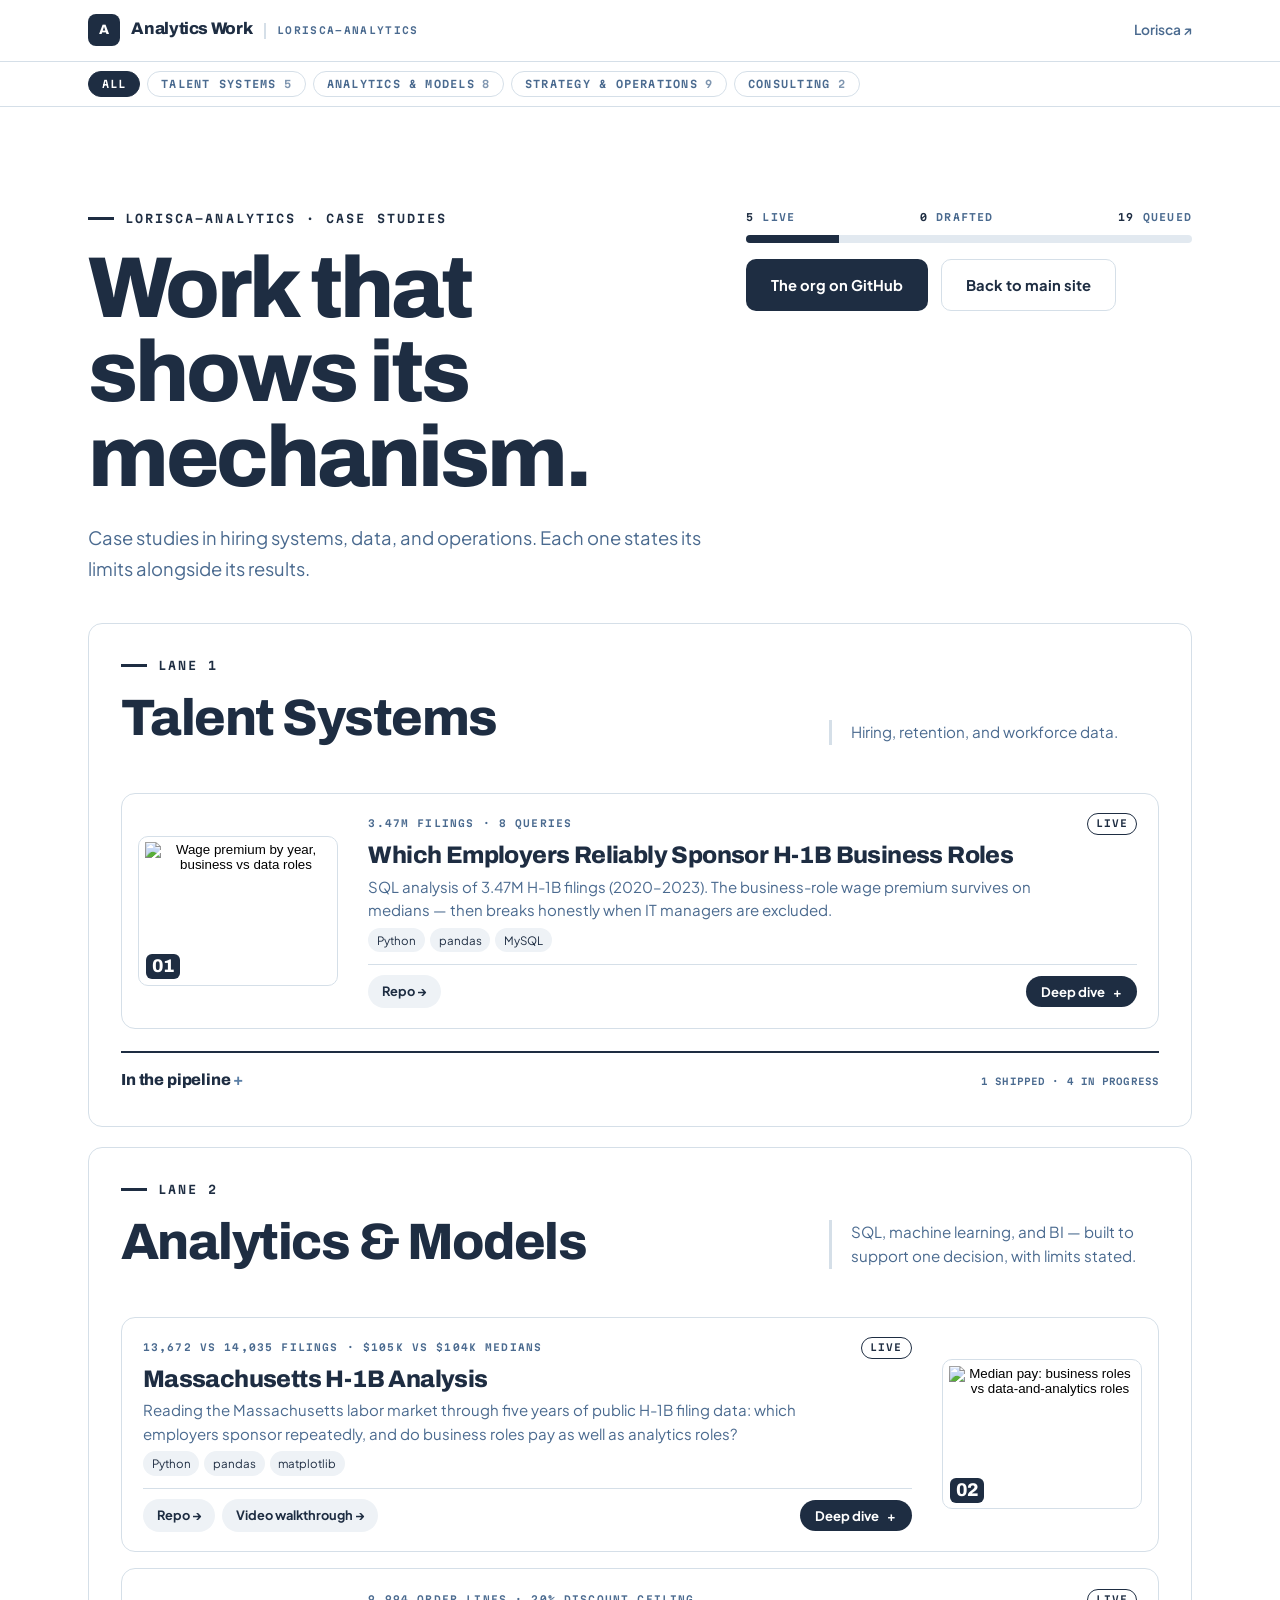
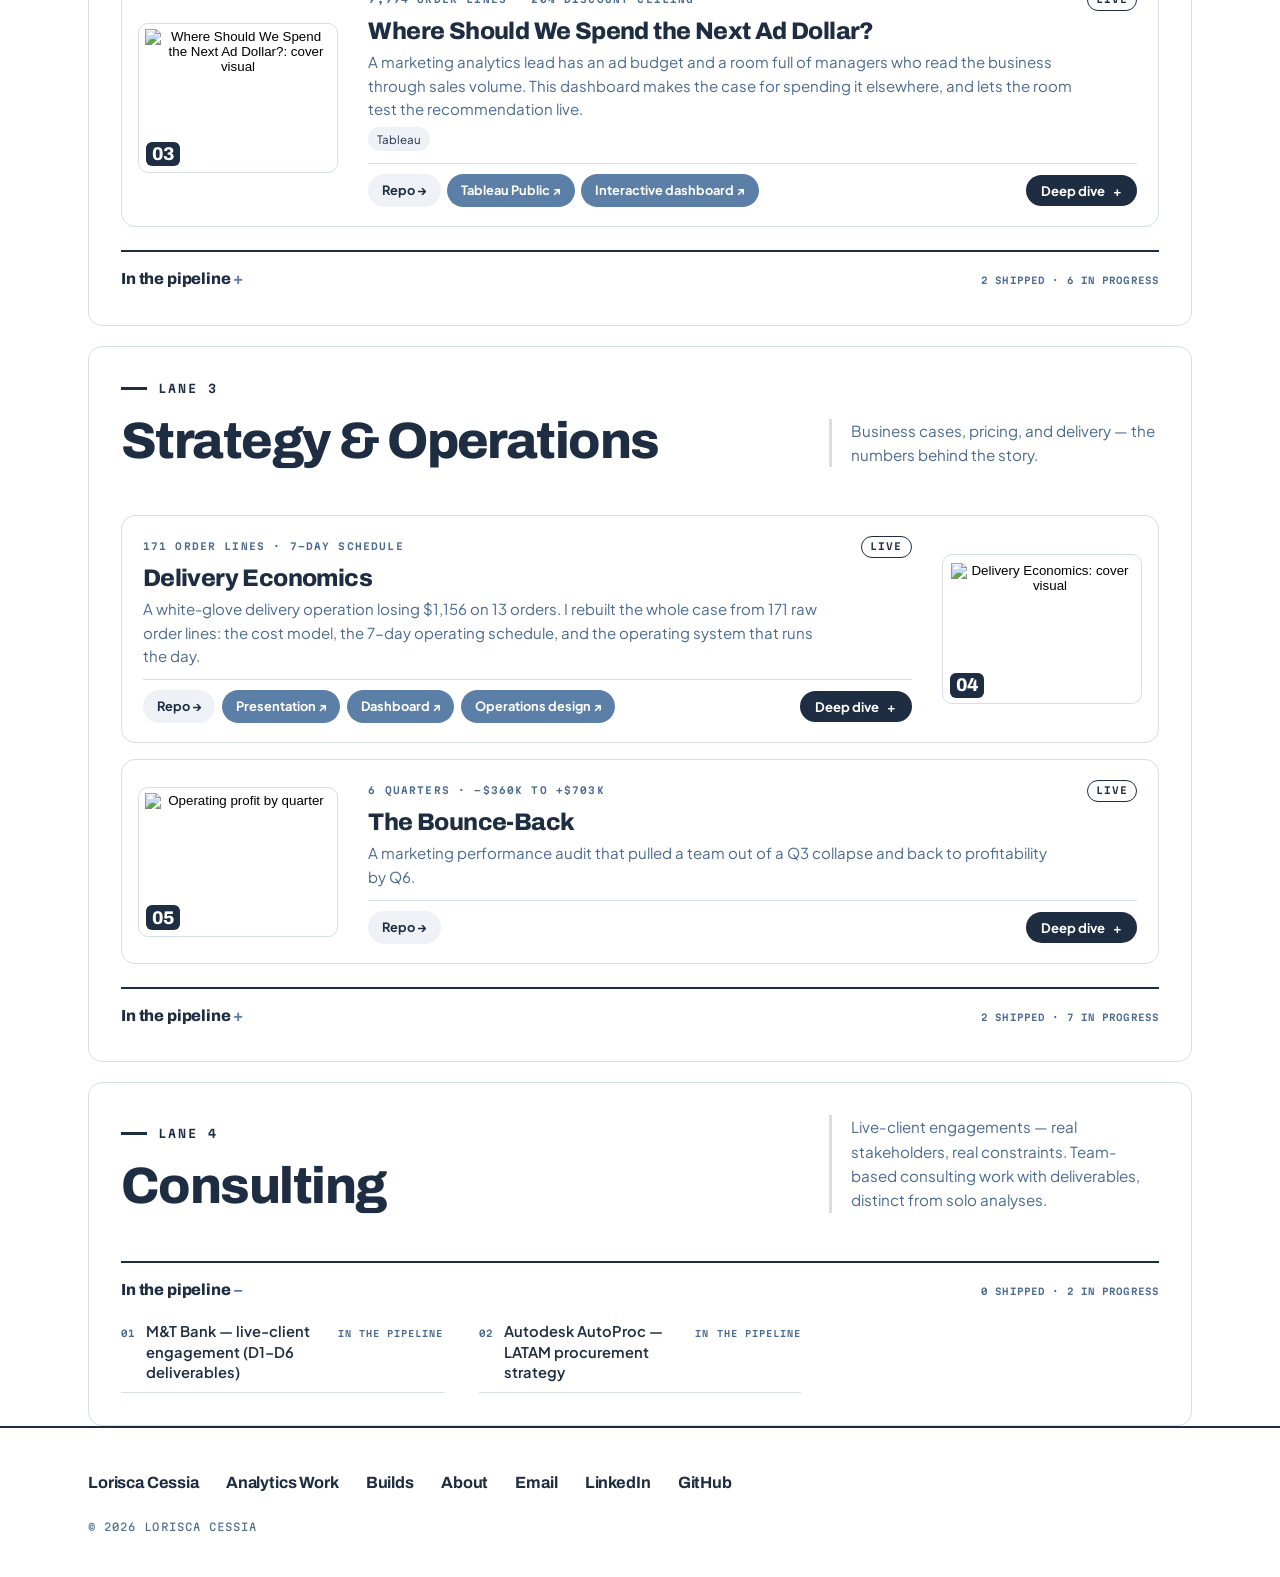
==== index.html @ 55be08d8 "Switch index.html to the Builds-style layout (rows.js, rows.css) Loads rows.css and rows.js instead " ====
<!DOCTYPE html>
<html lang="en">
<head>
<meta charset="UTF-8">
<meta name="viewport" content="width=device-width, initial-scale=1.0">
<title>Analytics Work — Lorisca Cessia</title>
<meta name="description" content="Case studies in talent systems, analytics, and operations. The obvious metric points one way; the mechanism underneath points the other.">
<link rel="preconnect" href="https://fonts.googleapis.com">
<link rel="preconnect" href="https://fonts.gstatic.com" crossorigin>
<link href="https://fonts.googleapis.com/css2?family=Archivo:wght@600;700;800&family=Plus+Jakarta+Sans:wght@400;500;600;700&family=Martian+Mono:wght@500;600&display=swap" rel="stylesheet">
<link rel="stylesheet" href="styles.css?v=2">
<link rel="stylesheet" href="https://lori-sca.github.io/theme.css">
<link rel="stylesheet" href="work.css">
<link rel="stylesheet" href="rows.css?v=1">
</head>
<body data-page="work">

<nav class="nav">
  <div class="nav-inner">
    <a class="wordmark" href="index.html">
      <span class="org-hero-logo" style="width:2rem;height:2rem;font-size:.85rem;border-radius:8px;margin:0;">A</span>
      <span class="wm-name">Analytics Work</span>
      <span class="wm-role">lorisca-analytics</span>
    </a>
    <div class="nav-links">
      <a data-nav="main" href="https://lori-sca.github.io">Lorisca ↗</a>
    </div>
  </div>
  <div class="nav-chips">
    <div class="nav-chips-inner" id="nav-chips" role="tablist" aria-label="Filter lanes"></div>
  </div>
</nav>

<main>
  <section class="hero" id="top">
    <div class="wrap">
      <div class="hero-grid">
        <div class="hero-copy">
          <span class="eyebrow" id="hero-eyebrow"></span>
          <h1 id="hero-headline"></h1>
          <p class="lede" id="hero-lede"></p>
        </div>
        <aside class="hero-side">
          <div class="totals" id="totals">
            <div class="totals-row">
              <span><b id="t-live">0</b> live</span>
              <span><b id="t-draft">0</b> drafted</span>
              <span><b id="t-pipe">0</b> queued</span>
            </div>
            <div class="totals-bar" aria-hidden="true"><span class="tb-live" id="tb-live"></span><span class="tb-draft" id="tb-draft"></span></div>
          </div>
          <div class="cta-row" id="hero-ctas">
            <a class="btn primary" data-org-github href="https://github.com/lorisca-analytics" target="_blank" rel="noopener">The org on GitHub</a>
            <a class="btn ghost" href="https://lori-sca.github.io">Back to main site</a>
          </div>
        </aside>
      </div>
    </div>
  </section>

  <div id="lanes"></div>
</main>

<footer class="site-footer">
  <div class="wrap">
    <div class="foot-links">
      <a href="https://lori-sca.github.io">Lorisca Cessia</a>
      <a href="https://lorisca-analytics.github.io">Analytics Work</a>
      <a href="https://lorisca-builds.github.io">Builds</a>
      <a href="https://lori-sca.github.io/about.html">About</a>
      <a href="mailto:loriscatuuk@gmail.com">Email</a>
      <a href="https://www.linkedin.com/in/lorisca" target="_blank" rel="noopener">LinkedIn</a>
      <a href="https://github.com/lori-sca" target="_blank" rel="noopener">GitHub</a>
    </div>
    <p class="fine">&copy; <span id="year"></span> Lorisca Cessia</p>
  </div>
</footer>

<script src="site.js"></script>
<script src="https://lori-sca.github.io/skeleton.js"></script>
<script src="https://lori-sca.github.io/theme.js"></script>
<script src="rows.js?v=1"></script>
</body>
</html>
---- styles.css ----
/* ============ LORISCA CESSIA — v2 ============
   Bold grotesque display · 12-col grid · hard section bands
   Palette: white / mist / deep slate / steel / slate blue
   Type: Archivo (display) · Plus Jakarta Sans (body) · Martian Mono (micro-labels only)
   ============================================================ */

:root {
  --white: #ffffff;
  --mist: #eef2f6;
  --mist-deep: #e2e9f0;
  --ink: #1e2d42;          /* 13.9:1 on white */
  --steel: #4a6a8f;        /* 5.6:1 on white — secondary text */
  --accent: #5b7fa6;       /* large/bold + interactive accents only */
  --hairline: #d5dfe8;     /* structural rules, never text */
  --display: "Archivo", system-ui, sans-serif;
  --body: "Plus Jakarta Sans", system-ui, sans-serif;
  --mono: "Martian Mono", ui-monospace, monospace;
  --gutter: clamp(1.25rem, 4vw, 3rem);
  --section-pad: clamp(4.5rem, 10vw, 9rem);
  --measure: 66ch;
}

* { box-sizing: border-box; margin: 0; padding: 0; }
html { scroll-behavior: smooth; }
body {
  font-family: var(--body);
  font-size: 17px;
  line-height: 1.65;
  color: var(--ink);
  background: var(--white);
  -webkit-font-smoothing: antialiased;
}
img { max-width: 100%; display: block; }
a { color: var(--steel); }
::selection { background: var(--ink); color: var(--white); }
h1 em, h2 em { font-style: normal; color: var(--accent); }

/* ---------- 12-col page grid ---------- */
.wrap { max-width: 1200px; margin: 0 auto; padding-left: var(--gutter); padding-right: var(--gutter); }

/* ---------- Nav ---------- */
.nav {
  position: sticky; top: 0; z-index: 50;
  background: rgba(255,255,255,.94);
  backdrop-filter: blur(8px);
  border-bottom: 1px solid var(--hairline);
}
.nav-inner {
  max-width: 1200px; margin: 0 auto;
  padding: .9rem var(--gutter);
  display: flex; align-items: center; justify-content: space-between; gap: 1rem;
}
.wordmark {
  font-family: var(--display); font-weight: 800; font-size: 1.05rem;
  letter-spacing: -0.02em; color: var(--ink); text-decoration: none;
  display: flex; align-items: baseline; gap: .7rem;
}
.wm-name { white-space: nowrap; }
.wm-role {
  font-family: var(--mono); font-size: .6rem; font-weight: 600;
  letter-spacing: .14em; text-transform: uppercase; color: var(--steel);
  border-left: 2px solid var(--hairline); padding-left: .7rem;
}
.nav-links { display: flex; gap: 1.6rem; }
.nav-links a { font-size: .86rem; font-weight: 600; color: var(--steel); text-decoration: none; }
.nav-links a:hover { color: var(--ink); }
.nav-links a.active { color: var(--ink); box-shadow: inset 0 -2px 0 var(--ink); }

/* ---------- Type utilities ---------- */
.eyebrow {
  font-family: var(--mono); font-size: .72rem; font-weight: 600;
  letter-spacing: .18em; text-transform: uppercase; color: var(--ink);
  display: flex; align-items: center; gap: .7rem;
  margin-bottom: 1.1rem;
}
.eyebrow::before { content: ""; width: 1.6rem; height: 3px; background: var(--ink); flex: none; }
.lede { font-size: 1.12rem; line-height: 1.7; color: var(--steel); max-width: var(--measure); }
.mono { font-family: var(--mono); }

/* ---------- Buttons ---------- */
.btn {
  display: inline-block; font-weight: 700; font-size: .92rem;
  padding: .8rem 1.5rem; border-radius: 10px; text-decoration: none;
  border: 1px solid transparent; cursor: pointer;
}
.btn.primary { background: var(--ink); color: var(--white); }
.btn.primary:hover { background: #2a3d58; }
.btn.ghost { border-color: var(--hairline); color: var(--ink); background: var(--white); }
.btn.ghost:hover { border-color: var(--ink); }
.cta-row { display: flex; gap: .8rem; flex-wrap: wrap; margin-top: 1.8rem; }
.text-link { font-weight: 700; color: var(--steel); text-decoration-thickness: 2px; text-underline-offset: 3px; }

/* ---------- Sections & bands ---------- */
.section { padding: var(--section-pad) 0; }
.band { background: var(--mist); border-top: 1px solid var(--hairline); border-bottom: 1px solid var(--hairline); }
.band > .wrap { padding-top: var(--section-pad); padding-bottom: var(--section-pad); }

.section-head {
  display: grid; grid-template-columns: repeat(12, 1fr); gap: 1.5rem;
  margin-bottom: 3rem; align-items: end;
}
.section-head .sh-main { grid-column: 1 / 9; }
.section-head .sh-side {
  grid-column: 9 / 13; color: var(--steel); font-size: .95rem; line-height: 1.6;
  border-left: 3px solid var(--hairline); padding-left: 1.2rem;
}
.section-head h2 {
  font-family: var(--display); font-weight: 800; letter-spacing: -0.03em;
  font-size: clamp(2.1rem, 4.5vw, 3.2rem); line-height: 1.02;
}

/* ---------- Hero (7/5 split) ---------- */
.hero { padding: clamp(3.5rem, 8vw, 6.5rem) 0 clamp(3rem, 6vw, 5rem); }
.hero-grid { display: grid; grid-template-columns: repeat(12, 1fr); gap: 1.5rem; align-items: start; }
.hero-copy { grid-column: 1 / 8; }
.hero-side { grid-column: 8 / 13; }
.hero h1 {
  font-family: var(--display); font-weight: 800;
  font-size: clamp(2.9rem, 7vw, 5.4rem);
  letter-spacing: -0.035em; line-height: 0.98;
  margin: 0 0 1.4rem;
}
.hero .lede { font-size: 1.15rem; }
.metric-line {
  margin-top: 1.6rem; padding-top: 1.4rem; border-top: 1px solid var(--hairline);
  font-family: var(--display); font-weight: 700; font-size: 1.05rem; letter-spacing: -0.01em;
}
.metric-line span { color: var(--steel); font-family: var(--body); font-weight: 500; font-size: .95rem; }

/* Now-card: the hero's 5-col side */
.now-card {
  border: 1px solid var(--hairline); border-radius: 14px; background: var(--white);
  padding: 1.6rem; position: sticky; top: 5.5rem;
}
.now-card .nc-title {
  font-family: var(--display); font-weight: 800; font-size: 1.1rem;
  letter-spacing: -0.02em; margin-bottom: 1.1rem;
}
.nc-row {
  display: grid; grid-template-columns: 6.5rem 1fr; gap: .8rem;
  padding: .7rem 0; border-top: 1px solid var(--hairline); font-size: .92rem;
}
.nc-row .k { font-family: var(--mono); font-size: .64rem; font-weight: 600; letter-spacing: .12em; text-transform: uppercase; color: var(--steel); padding-top: .2rem; }
.nc-row .v { line-height: 1.55; }
.nc-row .v a { color: var(--steel); font-weight: 600; }

/* ---------- Cards ---------- */
.card-grid { display: grid; gap: 1.5rem; }
.cols-2 { grid-template-columns: repeat(2, minmax(0, 1fr)); }
.cols-3 { grid-template-columns: repeat(3, minmax(0, 1fr)); }
.card {
  border: 1px solid var(--hairline); border-radius: 14px; overflow: hidden;
  background: var(--white); display: flex; flex-direction: column;
  transition: border-color .18s ease, transform .18s ease;
}
.card:hover { border-color: var(--ink); transform: translateY(-3px); }
.card-visual { aspect-ratio: 16 / 9; overflow: hidden; background: var(--mist); border-bottom: 1px solid var(--hairline); }
.card-visual img { width: 100%; height: 100%; object-fit: cover; }
.card-body { padding: 1.6rem 1.6rem 1.2rem; display: flex; flex-direction: column; gap: .55rem; flex: 1; }
.badge {
  align-self: flex-start; font-family: var(--mono); font-size: .64rem; font-weight: 600;
  letter-spacing: .14em; text-transform: uppercase;
  background: var(--ink); color: var(--white); border-radius: 999px; padding: .32rem .8rem;
}
.card-h { font-family: var(--display); font-weight: 700; font-size: 1.45rem; letter-spacing: -0.02em; line-height: 1.12; }
.card-hook { color: var(--steel); font-size: .98rem; line-height: 1.6; }
.card-metric {
  font-family: var(--display); font-weight: 700; font-size: 1rem; letter-spacing: -0.01em;
  padding-top: .6rem; border-top: 1px solid var(--hairline); margin-top: auto;
}
.card-links { display: flex; gap: 1.1rem; flex-wrap: wrap; margin-top: .7rem; }
.card-links a { font-size: .85rem; font-weight: 700; color: var(--steel); text-decoration-thickness: 2px; text-underline-offset: 3px; }
.card-toggle {
  margin: 0 1.6rem 1.4rem; align-self: flex-start;
  font-family: var(--mono); font-size: .72rem; font-weight: 600; letter-spacing: .12em; text-transform: uppercase;
  background: none; border: 1px solid var(--hairline); border-radius: 8px;
  padding: .6rem 1rem; color: var(--ink); cursor: pointer;
}
.card-toggle:hover { border-color: var(--ink); }
.card-detail { display: none; padding: 0 1.6rem 1.6rem; }
.card.open .card-detail { display: block; }
.diagram { border: 1px solid var(--hairline); border-radius: 10px; background: var(--mist); margin-bottom: 1.2rem; }
.detail-row { display: grid; grid-template-columns: 7.5rem 1fr; gap: 1rem; padding: .7rem 0; border-top: 1px solid var(--hairline); }
.detail-row .k { font-family: var(--display); font-weight: 700; font-size: .92rem; }
.detail-row .v { color: var(--steel); font-size: .95rem; line-height: 1.6; }

/* ---------- Page hero ---------- */
.page-hero { padding: clamp(3rem, 7vw, 5.5rem) 0 0; }
.page-hero h1 {
  font-family: var(--display); font-weight: 800; letter-spacing: -0.035em;
  font-size: clamp(2.6rem, 6vw, 4.6rem); line-height: 0.98; margin-bottom: 1.2rem;
}
.lane-head { display: flex; align-items: center; justify-content: space-between; gap: 1rem; flex-wrap: wrap; margin-bottom: 1.1rem; }
.lane-head .eyebrow { margin-bottom: 0; }
.lane-org { font-family: var(--mono); font-size: .7rem; letter-spacing: .1em; text-transform: uppercase; color: var(--steel); }

/* ---------- Pipeline strip ---------- */
.pipeline {
  margin-top: 2.5rem; padding-top: 1.8rem; border-top: 1px solid var(--hairline);
  display: grid; grid-template-columns: 10rem 1fr; gap: 1.2rem; align-items: baseline;
}
.pipeline strong { font-family: var(--display); font-weight: 800; font-size: 1rem; letter-spacing: -0.01em; }
.pipeline span { color: var(--steel); font-size: .95rem; line-height: 1.6; }

/* ---------- About ---------- */
.about-grid { display: grid; grid-template-columns: repeat(12, 1fr); gap: 1.5rem; }
.about-main { grid-column: 1 / 8; }
.about-side { grid-column: 9 / 13; }
.portrait { aspect-ratio: 4 / 5; border-radius: 14px; overflow: hidden; background: var(--mist-deep); border: 1px solid var(--hairline); position: sticky; top: 5.5rem; }
.portrait img { width: 100%; height: 100%; object-fit: cover; }
.chapter { margin-bottom: 2.4rem; }
.chapter .k {
  display: block; font-family: var(--mono); font-size: .68rem; font-weight: 600;
  letter-spacing: .14em; text-transform: uppercase; color: var(--steel); margin-bottom: .5rem;
}
.chapter h3 { font-family: var(--display); font-weight: 800; font-size: 1.5rem; letter-spacing: -0.02em; margin-bottom: .7rem; }
.chapter p { color: var(--steel); line-height: 1.7; margin-bottom: 1rem; max-width: var(--measure); }
.chapter p strong { color: var(--ink); }

/* Route timeline */
.route { border-left: 3px solid var(--ink); margin: 1rem 0 0 .4rem; }
.stop { position: relative; padding: 0 0 2rem 1.8rem; }
.stop::before {
  content: ""; position: absolute; left: -8px; top: 6px;
  width: 13px; height: 13px; border-radius: 50%;
  background: var(--white); border: 3px solid var(--ink);
}
.stop.now::before { background: var(--ink); }
.stop > button { all: unset; cursor: pointer; display: block; width: 100%; }
.stop .when { font-family: var(--mono); font-size: .7rem; font-weight: 600; letter-spacing: .14em; text-transform: uppercase; color: var(--steel); }
.stop .where { font-family: var(--display); font-weight: 800; font-size: 1.25rem; letter-spacing: -0.02em; }
.stop .role { color: var(--steel); font-size: .95rem; margin-bottom: .4rem; }
.stop .detail { display: none; }
.stop.open .detail { display: block; }
.stop .detail ul { margin: .8rem 0 0 1.1rem; color: var(--steel); font-size: .95rem; line-height: 1.65; }
.stop .detail li { margin-bottom: .4rem; }

/* Method grid */
.method-grid { display: grid; grid-template-columns: repeat(2, minmax(0, 1fr)); gap: 1.5rem; }
.method { border: 1px solid var(--hairline); border-radius: 12px; padding: 1.8rem; background: var(--white); }
.method h3 { font-family: var(--display); font-weight: 800; font-size: 1.15rem; letter-spacing: -0.02em; margin-bottom: .5rem; }
.method p { color: var(--steel); font-size: .95rem; line-height: 1.65; }

/* ---------- Footer ---------- */
footer { border-top: 1px solid var(--hairline); background: var(--white); }
.foot-inner {
  max-width: 1200px; margin: 0 auto; padding: 2.5rem var(--gutter);
  display: flex; justify-content: space-between; align-items: center; gap: 1rem; flex-wrap: wrap;
}
.foot-inner .fine { font-family: var(--mono); font-size: .66rem; letter-spacing: .1em; text-transform: uppercase; color: var(--steel); }

/* ---------- Responsive ---------- */
@media (max-width: 900px) {
  .hero-copy, .hero-side { grid-column: 1 / 13; }
  .now-card { position: static; }
  .section-head .sh-main, .section-head .sh-side { grid-column: 1 / 13; }
  .section-head .sh-side { border-left: none; border-top: 3px solid var(--hairline); padding: 1.2rem 0 0; }
  .cols-2, .cols-3, .method-grid { grid-template-columns: 1fr; }
  .about-main, .about-side { grid-column: 1 / 13; }
  .portrait { position: static; max-width: 420px; }
  .detail-row, .pipeline { grid-template-columns: 1fr; gap: .3rem; }
  .nav-links { gap: 1rem; }
  .nav-links a { font-size: .8rem; }
  .wm-role { display: none; }
}

/* ---------- Org sites: pipeline index ---------- */
.pipeline-index { margin-top: 2.8rem; border-top: 2px solid var(--ink); padding-top: 1.6rem; }
.pipe-head {
  font-family: var(--display); font-weight: 800; font-size: 1.1rem;
  letter-spacing: -0.02em; margin-bottom: .6rem;
}
.pipe-note { color: var(--steel); font-size: .92rem; margin-bottom: 1rem; max-width: var(--measure); }
.pipe-row {
  display: flex; justify-content: space-between; align-items: baseline; gap: 1rem;
  padding: .75rem 0; border-bottom: 1px solid var(--hairline);
}
.pipe-title { font-weight: 600; font-size: .98rem; }
.pipe-status {
  font-family: var(--mono); font-size: .62rem; font-weight: 600;
  letter-spacing: .12em; text-transform: uppercase; color: var(--steel); white-space: nowrap;
}
.org-hero-logo {
  width: 3.2rem; height: 3.2rem; border-radius: 12px; background: var(--ink);
  color: var(--white); font-family: var(--display); font-weight: 800; font-size: 1.3rem;
  display: flex; align-items: center; justify-content: center; margin-bottom: 1.4rem;
}
.cols-1 { grid-template-columns: minmax(0, 42rem); }

/* ---------- Obvious footer ---------- */
.site-footer { border-top: 2px solid var(--ink); background: var(--white); }
.site-footer .wrap { padding-top: 2.6rem; padding-bottom: 2.6rem; }
.foot-links { display: flex; gap: 1.7rem; flex-wrap: wrap; margin-bottom: 1.3rem; }
.foot-links a {
  font-family: var(--display); font-weight: 700; font-size: 1.02rem;
  letter-spacing: -0.01em; color: var(--ink); text-decoration: none;
}
.foot-links a:hover { text-decoration: underline; text-underline-offset: 4px; text-decoration-thickness: 2px; }
.site-footer .fine {
  font-family: var(--mono); font-size: .66rem; letter-spacing: .1em;
  text-transform: uppercase; color: var(--steel);
}

/* ---------- Docs-style sub-navigation ---------- */
.subnav { border-top: 1px solid var(--hairline); background: rgba(255,255,255,.94); }
.subnav-inner {
  max-width: 1200px; margin: 0 auto; padding: .55rem var(--gutter);
  display: flex; gap: 1.5rem; overflow-x: auto;
}
.subnav-inner a {
  font-family: var(--mono); font-size: .66rem; font-weight: 600;
  letter-spacing: .14em; text-transform: uppercase; color: var(--steel);
  text-decoration: none; white-space: nowrap; padding: .2rem 0;
}
.subnav-inner a:hover { color: var(--ink); }
section[id], div[id] { scroll-margin-top: 104px; }

/* ---------- Off-the-clock cards ---------- */
.fun-grid { display: grid; grid-template-columns: repeat(3, minmax(0,1fr)); gap: 1.5rem; }
.fun-card {
  border: 1px solid var(--hairline); border-radius: 14px;
  background: var(--white); padding: 2rem 1.6rem;
}
.fun-emoji { font-size: 2.6rem; margin-bottom: 1rem; line-height: 1; }
.fun-card h3 {
  font-family: var(--display); font-weight: 800; font-size: 1.3rem;
  letter-spacing: -0.02em; margin-bottom: .4rem;
}
.fun-card p { color: var(--steel); font-size: .95rem; line-height: 1.6; }
@media (max-width: 900px) { .fun-grid { grid-template-columns: 1fr; } }

/* ---------- section media: editor-added picture + links (data-driven) ---------- */
.sec-media { margin: 2rem 0 0; border-radius: 14px; overflow: hidden; }
.sec-media img { width: 100%; display: block; }
.sec-media figcaption { font-size: .85rem; color: var(--steel); margin-top: .6rem; }
.sec-links { display: flex; flex-wrap: wrap; gap: .5rem 1.5rem; margin-top: 1.25rem; }

/* ---------- Analytics Work redesign (Oct 2026) ----------
   Design: Analytics_Work__standalone.html. Appended, never rewritten.
   Tokens extracted from the design: --spring, --ease. */
:root {
  --spring: cubic-bezier(.34,1.56,.64,1);
  --ease: cubic-bezier(.3,.8,.2,1);
}

/* Nav: filter chips row (design's second nav row) */
.nav-chips { border-top: 1px solid var(--hairline); }
.nav-chips-inner {
  max-width: 1200px; margin: 0 auto; padding: .55rem var(--gutter);
  display: flex; gap: .45rem; overflow-x: auto;
}

/* Hero totals: live / drafted / queued + segmented meter */
.totals { display: flex; flex-direction: column; gap: .6rem; }
.totals-row {
  display: flex; justify-content: space-between; gap: .8rem;
  font-family: var(--mono); font-size: .62rem; font-weight: 600;
  letter-spacing: .12em; text-transform: uppercase; color: var(--steel);
}
.totals-row b { color: var(--ink); font-weight: 600; }
.totals-bar { display: flex; height: 8px; border-radius: 999px; background: var(--mist-deep); overflow: hidden; }
.totals-bar span { display: block; height: 100%; width: 0; }
.tb-live { background: var(--ink); transition: width 1100ms var(--ease); }
.tb-draft { background: var(--accent); transition: width 1100ms var(--ease) 150ms; }
.hero-side .cta-row { margin-top: 1rem; }

@media (prefers-reduced-motion: reduce) {
  .tb-live, .tb-draft { transition: none; }
}

/* Tighter lane rhythm (Oct 2026, her call): lane sections floated in oceans of
   whitespace from the global --section-pad. Neutralize it on lane sections. */
section.w-lane { padding: clamp(2rem, 5vw, 3.5rem) 0; }
section.w-lane > .wrap { padding-top: 0; padding-bottom: 0; }

/* Tighter rhythm, round 2 (Oct 2026, her call): still too much air between
   lanes and between the hero and the first lane. */
section.w-lane { padding: clamp(1.25rem, 3vw, 2rem) 0; }
.hero { padding-bottom: clamp(1.5rem, 3vw, 2.5rem); }

/* Lane grid: 2 lanes per row (Oct 2026, her call). Lane sections stop being
   full-width stacked bands and become cards in a 2-column grid. */
#lanes { display: grid; grid-template-columns: repeat(2, minmax(0, 1fr)); gap: 1.25rem; align-items: start; }
section.w-lane { background: var(--white); border: 1px solid var(--hairline); border-radius: 14px; padding: 1.5rem; }
section.w-lane > .wrap { padding-top: 0; padding-bottom: 0; }
@media (max-width: 900px) { #lanes { grid-template-columns: 1fr; } }
---- work.css ----
/* work.css: Analytics Work hub. Loads after styles.css and uses its tokens. Every class starts with w- */
.w-chiprow { gap: .45rem !important; }
.w-chip-btn { flex: none; display: inline-flex; align-items: center; gap: .45rem; padding: .38rem .8rem; border-radius: 999px; border: 1px solid var(--hairline); background: var(--white); color: var(--steel); font-family: var(--mono); font-size: .64rem; font-weight: 600; letter-spacing: .12em; text-transform: uppercase; white-space: nowrap; cursor: pointer; transition: background .25s, color .25s, border-color .25s, transform .35s cubic-bezier(.34,1.56,.64,1); }
.w-chip-btn:hover { transform: translateY(-1px); color: var(--ink); }
.w-chip-btn.on { background: var(--ink); color: var(--white); border-color: var(--ink); }
.w-chip-btn i { font-style: normal; opacity: .7; }

.w-meter { padding-top: .9rem; border-top: 1px solid var(--hairline); }
.w-meter-l { display: flex; justify-content: space-between; gap: .8rem; font-family: var(--mono); font-size: .62rem; font-weight: 600; letter-spacing: .12em; text-transform: uppercase; color: var(--steel); margin-bottom: .5rem; }
.w-meter-t { height: 8px; border-radius: 999px; background: var(--mist-deep); overflow: hidden; }
.w-meter-t span { display: block; height: 100%; width: 0; background: var(--accent); border-radius: 999px; transition: width 1.2s cubic-bezier(.3,.8,.2,1); }

.w-grid { display: grid; grid-template-columns: repeat(auto-fill, minmax(min(100%, 16.5rem), 1fr)); grid-auto-flow: dense; gap: 1rem; align-items: start; }
.w-card { border: 1px solid var(--hairline); border-top: 4px solid var(--ink); border-radius: 14px; background: var(--white); display: flex; flex-wrap: wrap; gap: 1.4rem 2.4rem; padding: 1.15rem 1.25rem 1.1rem; transition: border-color .25s, box-shadow .3s, transform .45s cubic-bezier(.34,1.56,.64,1); }
.w-card:hover { border-color: var(--ink); transform: translateY(-3px); }
.w-card.open { grid-column: 1 / -1; box-shadow: 0 24px 50px -28px rgba(30,45,66,.35); transform: none; }
.w-face { flex: 1 1 15rem; min-width: 0; display: flex; flex-direction: column; gap: .5rem; }
.w-card.open .w-face { max-width: 17rem; }
.w-meta { display: flex; justify-content: space-between; align-items: center; gap: .6rem; font-family: var(--mono); font-size: .58rem; font-weight: 600; letter-spacing: .12em; text-transform: uppercase; color: var(--steel); }
.w-badge { border: 1px solid var(--ink); color: var(--ink); border-radius: 999px; padding: .15rem .5rem; }
.w-big { display: block; font-family: var(--display); font-weight: 800; font-size: clamp(2rem, 3.2vw, 2.5rem); letter-spacing: -.035em; line-height: 1; color: var(--accent); font-variant-numeric: tabular-nums; }
.w-big-l { display: block; font-size: .8rem; color: var(--steel); margin-top: .25rem; line-height: 1.4; }
.w-title { font-family: var(--display); font-weight: 700; font-size: 1.05rem; letter-spacing: -.015em; line-height: 1.25; margin-top: .15rem; text-wrap: pretty; }
.w-chips { display: flex; flex-wrap: wrap; gap: .3rem; align-items: center; }
.w-chip { font-size: .72rem; background: var(--mist); padding: .18rem .55rem; border-radius: 999px; }
.w-chip.out { background: none; border: 1px solid var(--accent); }
.w-foot { display: flex; justify-content: space-between; align-items: center; gap: .6rem; margin-top: .35rem; padding-top: .6rem; border-top: 1px solid var(--hairline); }
.w-hint { font-size: .74rem; color: var(--steel); font-style: italic; min-width: 0; }
.w-btn { flex: none; white-space: nowrap; display: inline-flex; align-items: center; gap: .45rem; padding: .42rem .85rem; border-radius: 999px; border: none; font-family: var(--body); font-size: .78rem; font-weight: 700; background: var(--accent); color: #fff; cursor: pointer; transition: transform .4s cubic-bezier(.34,1.56,.64,1), background .25s; }
.w-btn:hover { transform: scale(1.06) rotate(-1.5deg); }
.w-btn i { font-style: normal; display: inline-block; transition: transform .45s cubic-bezier(.34,1.56,.64,1); }
.w-card.open .w-btn { background: var(--ink); }
.w-card.open .w-btn i { transform: rotate(45deg); }

.w-detail { display: none; flex: 3 1 28rem; min-width: 0; flex-direction: column; gap: 1.3rem; }
.w-card.open .w-detail { display: flex; animation: w-in .5s cubic-bezier(.34,1.3,.5,1); }
@keyframes w-in { from { opacity: 0; transform: translateY(10px); } to { opacity: 1; transform: none; } }
.w-lead { font-family: var(--display); font-weight: 700; font-size: 1.08rem; letter-spacing: -.01em; line-height: 1.45; text-wrap: pretty; }
.w-blocks { display: grid; grid-template-columns: repeat(auto-fit, minmax(min(100%, 12rem), 1fr)); gap: .7rem; }
.w-block { background: var(--mist); border-radius: 10px; padding: .85rem .95rem; }
.w-block p { font-size: .88rem; line-height: 1.55; }
.w-mono { font-family: var(--mono); font-size: .58rem; font-weight: 600; letter-spacing: .12em; text-transform: uppercase; color: var(--steel); display: inline-flex; align-items: center; gap: .45rem; }
.w-block .w-mono { color: var(--ink); margin-bottom: .35rem; }
.w-mono em { font-style: normal; width: 1.05rem; height: 1.05rem; border-radius: 50%; background: var(--ink); color: var(--white); display: inline-grid; place-items: center; font-size: .55rem; letter-spacing: 0; }
.w-row { display: flex; flex-wrap: wrap; gap: 1.2rem 2rem; align-items: flex-start; }
.w-chart, .w-calls { flex: 1 1 16rem; min-width: 0; display: flex; flex-direction: column; gap: .5rem; }
.w-chart-title { font-family: var(--display); font-weight: 800; font-size: .98rem; letter-spacing: -.01em; margin-bottom: .2rem; }
.w-bar { display: grid; grid-template-columns: minmax(6rem, 36%) minmax(0, 1fr); gap: .7rem; align-items: center; font-size: .8rem; }
.w-bar-w { display: flex; align-items: center; gap: .5rem; min-width: 0; }
.w-bar-t { flex: 1; height: 10px; border-radius: 999px; background: var(--mist-deep); overflow: hidden; min-width: 2rem; }
.w-bar-f { display: block; height: 100%; width: 0; border-radius: 999px; background: color-mix(in oklab, var(--accent) 35%, var(--hairline)); transition: width .9s cubic-bezier(.34,1.56,.64,1); }
.w-bar.hl .w-bar-f { background: var(--accent); }
.w-bar-v { font-family: var(--mono); font-size: .66rem; white-space: nowrap; }
.w-compare { display: grid; grid-template-columns: repeat(auto-fit, minmax(min(100%, 10rem), 1fr)); gap: .6rem; }
.w-side { border: 1px solid var(--hairline); border-radius: 10px; padding: .8rem .9rem; font-size: .84rem; line-height: 1.45; display: flex; flex-direction: column; gap: .35rem; }
.w-side.after { background: var(--ink); border-color: var(--ink); color: var(--white); }
.w-side.after .w-mono { color: var(--white); }
.w-arrow { color: var(--accent); line-height: 1; }
.w-hub { align-self: flex-start; font-family: var(--display); font-weight: 700; font-size: .92rem; background: var(--ink); color: var(--white); padding: .55rem .85rem; border-radius: 10px; }
.w-step { display: grid; grid-template-columns: 1.6rem 1fr; gap: .5rem; font-size: .84rem; line-height: 1.4; background: var(--mist); border-radius: 8px; padding: .5rem .65rem; }
.w-step small { display: block; color: var(--steel); font-size: .78rem; }
.w-caption { font-size: .78rem; line-height: 1.5; color: var(--steel); font-style: italic; }
.w-call { display: grid; grid-template-columns: 1rem 1fr; gap: .35rem; font-size: .86rem; line-height: 1.5; }
.w-call::before { content: "→"; color: var(--accent); font-weight: 700; }
.w-lesson { font-size: .92rem; line-height: 1.6; padding-left: 1rem; border-left: 3px solid var(--accent); }
.w-thumbs { display: flex; flex-wrap: wrap; gap: .6rem; }
.w-thumb { height: 6.5rem; padding: 0; border-radius: 8px; overflow: hidden; border: 1px solid var(--hairline); background: var(--mist); cursor: zoom-in; transition: transform .4s cubic-bezier(.34,1.56,.64,1); }
.w-thumb:hover { transform: translateY(-2px) rotate(-1deg); }
.w-thumb img { height: 100%; width: auto; display: block; }
.w-evidence { display: flex; flex-wrap: wrap; justify-content: space-between; align-items: center; gap: .8rem 1.4rem; padding-top: .9rem; border-top: 1px solid var(--hairline); }
.w-pill { font-size: .78rem; font-weight: 600; color: var(--ink); background: var(--mist); border-radius: 999px; padding: .28rem .7rem; text-decoration: none; }
.w-pill:hover { background: var(--mist-deep); }
.w-where { display: flex; flex-direction: column; align-items: flex-end; gap: .15rem; font-size: .8rem; color: var(--steel); text-align: right; }

.w-pipe { margin-top: 1.4rem; border-top: 2px solid var(--ink); padding-top: .9rem; }
.w-pipe summary { cursor: pointer; list-style: none; display: flex; flex-wrap: wrap; align-items: baseline; justify-content: space-between; gap: .5rem 1.5rem; }
.w-pipe summary::-webkit-details-marker { display: none; }
.w-pipe-h { font-family: var(--display); font-weight: 800; font-size: 1rem; letter-spacing: -.01em; }
.w-pipe-h::after { content: " +"; color: var(--accent); }
.w-pipe[open] .w-pipe-h::after { content: " −"; }
.w-pipe-list { display: grid; grid-template-columns: repeat(auto-fill, minmax(min(100%, 20rem), 1fr)); column-gap: 2.2rem; margin-top: .5rem; }
.w-pipe-row { display: grid; grid-template-columns: auto 1fr auto; gap: .7rem; align-items: baseline; padding: .6rem 0; border-bottom: 1px solid var(--hairline); font-size: .92rem; font-weight: 600; line-height: 1.4; }
.w-status { font-size: .55rem; }
.lightbox img { background: #fff; }
@media (prefers-reduced-motion: reduce) { .w-card, .w-btn, .w-bar-f, .w-meter-t span { transition: none; } .w-card.open .w-detail { animation: none; } }

/* ---------- Analytics Work redesign (Oct 2026) ----------
   Design: Analytics_Work__standalone.html. Appended, never rewritten. */

/* Draft badge variant (design: status pill, accent when drafted) */
.w-badge.draft { border-color: var(--accent); color: var(--accent); }

/* Context/Problem/Solution/Result numbered tiles (design: p.csr[]) */
.w-csr { display: grid; grid-template-columns: repeat(auto-fit, minmax(min(100%, 12rem), 1fr)); gap: .7rem; }
.w-csr-t { background: var(--mist); border-radius: 10px; padding: .85rem .95rem; }
.w-csr-t .w-mono { color: var(--ink); margin-bottom: .35rem; }
.w-csr-t p { margin: 0; font-size: .88rem; line-height: 1.55; }

/* Review notes (design: p.reviewNotes — dashed, hidden when published) */
.w-review { border: 1.5px dashed var(--hairline); border-radius: 10px; padding: .8rem .95rem; display: flex; flex-direction: column; gap: .3rem; }
.w-review .w-mono { color: var(--ink); margin-bottom: .1rem; }
.w-review p { margin: 0; font-size: .86rem; line-height: 1.5; }
.w-missing { color: var(--steel); font-style: italic; }

@media (prefers-reduced-motion: reduce) { .tb-live, .tb-draft { transition: none; } }
---- rows.css ----
/* rows.css: Analytics Work, Builds-style rows. Loads after styles.css and work.css, uses the same tokens.
   Ported from lorisca-builds builds.css (b- became r-). Charts keep their w- styles from work.css. */
.r-list { display: flex; flex-direction: column; gap: 1rem; }
.r-card { border: 1px solid var(--hairline); border-radius: 14px; background: var(--white); overflow: hidden; transition: border-color .25s, box-shadow .3s, transform .45s cubic-bezier(.34,1.56,.64,1); }
.r-card:hover { border-color: var(--ink); transform: translateY(-2px); }
.r-card.open { border-color: var(--ink); box-shadow: 0 24px 50px -28px rgba(30,45,66,.35); transform: none; }

.r-head { display: grid; grid-template-columns: clamp(8rem, 19vw, 12.5rem) minmax(0, 1fr); gap: 1.1rem 1.6rem; padding: 1rem; align-items: center; }
.r-head.no-thumb { grid-template-columns: minmax(0, 1fr); }
.r-card.flip .r-head { grid-template-columns: minmax(0, 1fr) clamp(8rem, 19vw, 12.5rem); }
.r-card.flip .r-thumb { order: 2; }

.r-thumb { position: relative; aspect-ratio: 4 / 3; padding: 0; border: 1px solid var(--hairline); border-radius: 10px; overflow: hidden; background: var(--mist); cursor: zoom-in; transition: transform .4s cubic-bezier(.34,1.56,.64,1); }
.r-thumb:hover { transform: rotate(-1.2deg) scale(1.02); }
.r-thumb img { width: 100%; height: 100%; object-fit: cover; object-position: top left; }
.r-thumb img.svg { object-fit: contain; object-position: center; padding: .5rem; }
.r-num { position: absolute; left: .45rem; bottom: .35rem; font-family: var(--display); font-weight: 800; font-size: 1.15rem; letter-spacing: -.03em; line-height: 1; color: var(--white); background: var(--ink); border-radius: 6px; padding: .2rem .35rem; }

.r-copy { min-width: 0; display: flex; flex-direction: column; gap: .4rem; padding: .2rem .3rem; }
.r-meta { display: flex; justify-content: space-between; align-items: center; gap: .6rem; font-family: var(--mono); font-size: .6rem; font-weight: 600; letter-spacing: .12em; text-transform: uppercase; color: var(--steel); }
.r-badge { flex: none; border: 1px solid var(--ink); color: var(--ink); border-radius: 999px; padding: .15rem .5rem; }
.r-title { font-family: var(--display); font-weight: 800; font-size: clamp(1.2rem, 2.2vw, 1.5rem); letter-spacing: -.025em; line-height: 1.1; text-wrap: balance; }
.r-hook { color: var(--steel); font-size: .94rem; line-height: 1.55; max-width: 64ch; text-wrap: pretty; }
.r-chips { display: flex; flex-wrap: wrap; gap: .3rem; }
.r-chip { font-size: .72rem; background: var(--mist); padding: .18rem .55rem; border-radius: 999px; }
.r-foot { display: flex; flex-wrap: wrap; align-items: center; justify-content: space-between; gap: .6rem 1rem; margin-top: .35rem; padding-top: .6rem; border-top: 1px solid var(--hairline); }
.r-links { display: flex; flex-wrap: wrap; gap: .4rem; }
.r-link { font-size: .8rem; font-weight: 700; color: var(--ink); background: var(--mist); border: 1px solid transparent; border-radius: 999px; padding: .32rem .8rem; text-decoration: none; transition: transform .35s cubic-bezier(.34,1.56,.64,1), background .2s; }
.r-link:hover { background: var(--mist-deep); transform: translateY(-1px); }
.r-link.demo { background: var(--accent); color: #fff; }
.r-link.demo:hover { background: var(--steel); }
.r-btn { flex: none; white-space: nowrap; display: inline-flex; align-items: center; gap: .5rem; padding: .45rem .95rem; border-radius: 999px; border: none; font-family: var(--body); font-size: .82rem; font-weight: 700; background: var(--ink); color: var(--white); cursor: pointer; transition: transform .4s cubic-bezier(.34,1.56,.64,1); }
.r-btn:hover { transform: scale(1.05) rotate(-1.5deg); }
.r-btn i { font-style: normal; display: inline-block; transition: transform .45s cubic-bezier(.34,1.56,.64,1); }
.r-card.open .r-btn i { transform: rotate(45deg); }

.r-walk { display: none; grid-template-columns: minmax(0, 1fr) minmax(0, 1.15fr); gap: 1.2rem 1.8rem; padding: 1.1rem; background: var(--mist); border-top: 1px solid var(--hairline); }
.r-walk.no-media { grid-template-columns: minmax(0, 1fr); }
.r-card.open .r-walk { display: grid; animation: r-in .45s cubic-bezier(.34,1.3,.5,1); }
@keyframes r-in { from { opacity: 0; transform: translateY(8px); } to { opacity: 1; transform: none; } }
.r-fig { min-width: 0; display: flex; flex-direction: column; gap: .4rem; }
.r-media { position: relative; width: 100%; aspect-ratio: 16 / 10; max-height: 16rem; padding: 0; border: 1px solid var(--hairline); border-radius: 10px; overflow: hidden; background: var(--white); cursor: zoom-in; }
.r-media img { position: absolute; inset: 0; width: 100%; height: 100%; object-fit: cover; object-position: top left; transition: opacity .5s ease, transform .9s cubic-bezier(.3,.8,.2,1); }
.r-media img.svg { object-fit: contain; object-position: center; padding: .6rem; }
.r-zoom { position: absolute; right: .5rem; bottom: .5rem; font-family: var(--mono); font-size: .55rem; font-weight: 600; letter-spacing: .12em; text-transform: uppercase; background: var(--ink); color: var(--white); border-radius: 999px; padding: .25rem .55rem; opacity: 0; transition: opacity .2s; }
.r-media:hover .r-zoom, .r-media:focus-visible .r-zoom { opacity: 1; }
.r-cap { font-size: .76rem; color: var(--steel); line-height: 1.45; }

.r-panel { min-width: 0; display: flex; flex-direction: column; gap: .55rem; }
.r-ptop { display: flex; justify-content: space-between; align-items: center; gap: 1rem; }
.r-mono { font-family: var(--mono); font-size: .6rem; font-weight: 600; letter-spacing: .12em; text-transform: uppercase; color: var(--steel); }
.r-x { flex: none; width: 1.9rem; height: 1.9rem; border-radius: 50%; border: 1px solid var(--hairline); background: var(--white); font-size: 1.05rem; line-height: 1; color: var(--ink); cursor: pointer; transform: rotate(45deg); transition: transform .45s cubic-bezier(.34,1.56,.64,1), border-color .2s; }
.r-x:hover { transform: rotate(135deg); border-color: var(--ink); }
.r-step-h { font-family: var(--display); font-weight: 800; font-size: clamp(1.25rem, 2.4vw, 1.6rem); letter-spacing: -.025em; line-height: 1.1; }
.r-step-t { font-size: .98rem; line-height: 1.65; max-width: 58ch; text-wrap: pretty; }
.r-step-t.r-in { animation: r-in .4s ease; }
.r-end { margin-top: .1rem; }
.r-links[hidden] { display: none; }
.r-nav { margin-top: auto; padding-top: .8rem; display: flex; align-items: center; justify-content: space-between; gap: .8rem; }
.r-back { background: none; border: none; padding: .35rem 0; font-family: var(--body); font-size: .84rem; font-weight: 700; color: var(--steel); cursor: pointer; }
.r-back:hover { color: var(--ink); }
.r-back:disabled { opacity: .35; cursor: default; }
.r-dots { display: flex; gap: 5px; }
.r-dot { width: 8px; height: 8px; padding: 0; border: none; border-radius: 999px; background: var(--hairline); cursor: pointer; transition: width .45s cubic-bezier(.34,1.56,.64,1), background .25s; }
.r-dot.on { width: 22px; background: var(--ink); }
.r-next { flex: none; white-space: nowrap; padding: .45rem .95rem; border-radius: 999px; border: none; background: var(--ink); color: var(--white); font-family: var(--body); font-size: .82rem; font-weight: 700; cursor: pointer; transition: transform .4s cubic-bezier(.34,1.56,.64,1); }
.r-next:hover { transform: scale(1.05); }

.r-lightbox { position: fixed; inset: 0; z-index: 100; background: rgba(12,19,31,.86); display: flex; flex-direction: column; align-items: center; justify-content: center; gap: .8rem; padding: clamp(1rem, 4vw, 3rem); cursor: zoom-out; animation: r-in .25s ease; }
.r-lightbox img { max-width: 100%; max-height: 82vh; width: auto; border-radius: 10px; background: #fff; }
.r-lb-cap { color: #fff; font-size: .85rem; text-align: center; }

@media (max-width: 720px) {
  .r-walk { grid-template-columns: minmax(0, 1fr); }
}
@media (max-width: 560px) {
  .r-head, .r-card.flip .r-head { grid-template-columns: minmax(0, 1fr); }
  .r-card.flip .r-thumb { order: 0; }
  .r-thumb { aspect-ratio: 16 / 7; }
}
@media (prefers-reduced-motion: reduce) { .r-card, .r-btn, .r-thumb, .r-media img, .r-dot { transition: none; } .r-card.open .r-walk, .r-step-t.r-in, .r-lightbox { animation: none; } }

/* analytics additions */
.r-badge.draft { border-color: var(--accent); color: var(--accent); }
.r-media[hidden], .r-chart[hidden], .r-cap[hidden], .r-end[hidden] { display: none; }
.r-chart { background: var(--white); border: 1px solid var(--hairline); border-radius: 10px; padding: .9rem 1rem; }
.r-step-t p + p { margin-top: .6rem; }
.r-call { padding-left: .9rem; border-left: 3px solid var(--hairline); }
.r-end { display: flex; flex-direction: column; gap: .45rem; padding-top: .6rem; border-top: 1px solid var(--hairline); }
.r-setting { font-size: .82rem; color: var(--steel); line-height: 1.5; }
.r-list .r-card.r-more { display: none; }
.r-list.all .r-card.r-more { display: block; }
.r-showall { margin-top: .9rem; padding: .45rem .95rem; border-radius: 999px; border: 1px solid var(--ink); background: var(--white); font-family: var(--body); font-size: .82rem; font-weight: 700; color: var(--ink); cursor: pointer; }
.r-showall:hover { background: var(--mist); }
.w-lane .r-list { margin-top: clamp(1.2rem, 3vw, 2rem); }

/* Lanes one per row in this layout (Oct 2026, her call: "if side by side columns make it too
   crowded, set the layout like in the builds page"). Overrides the 2-lane grid in styles.css. */
#lanes { grid-template-columns: minmax(0, 1fr); max-width: 1200px; margin: 0 auto; padding: 0 var(--gutter); }
#lanes section.w-lane { padding: clamp(1.1rem, 3vw, 2rem); }
#lanes section.w-lane > .wrap { padding-left: 0; padding-right: 0; max-width: none; }

/* Analytics covers are mostly charts: show the whole chart, never crop the end of the story. */
.r-thumb { background: var(--white); }
.r-thumb img { object-fit: contain; object-position: center; padding: .35rem; }
.r-media img { object-fit: contain; object-position: center; padding: .5rem; }
.r-end .r-link { background: var(--white); border-color: var(--hairline); }
.r-end .r-link.demo { background: var(--accent); border-color: transparent; }
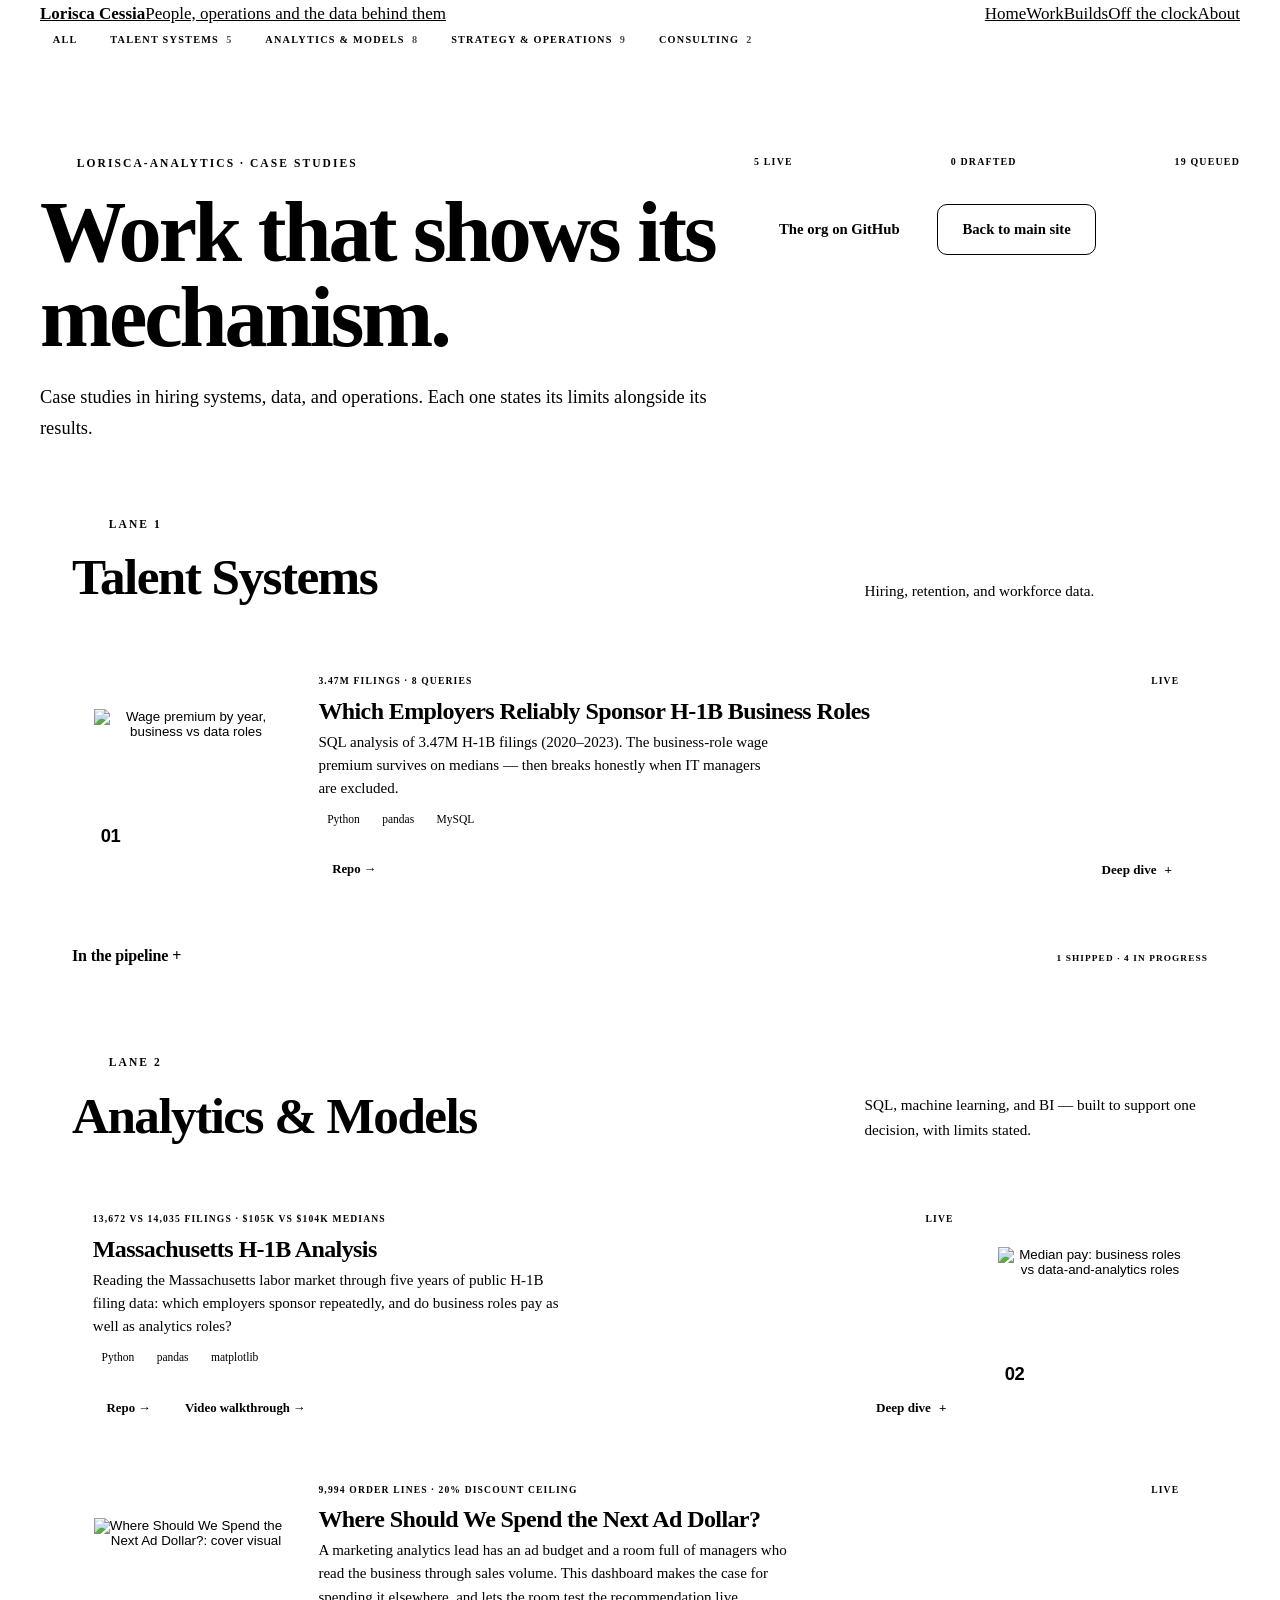
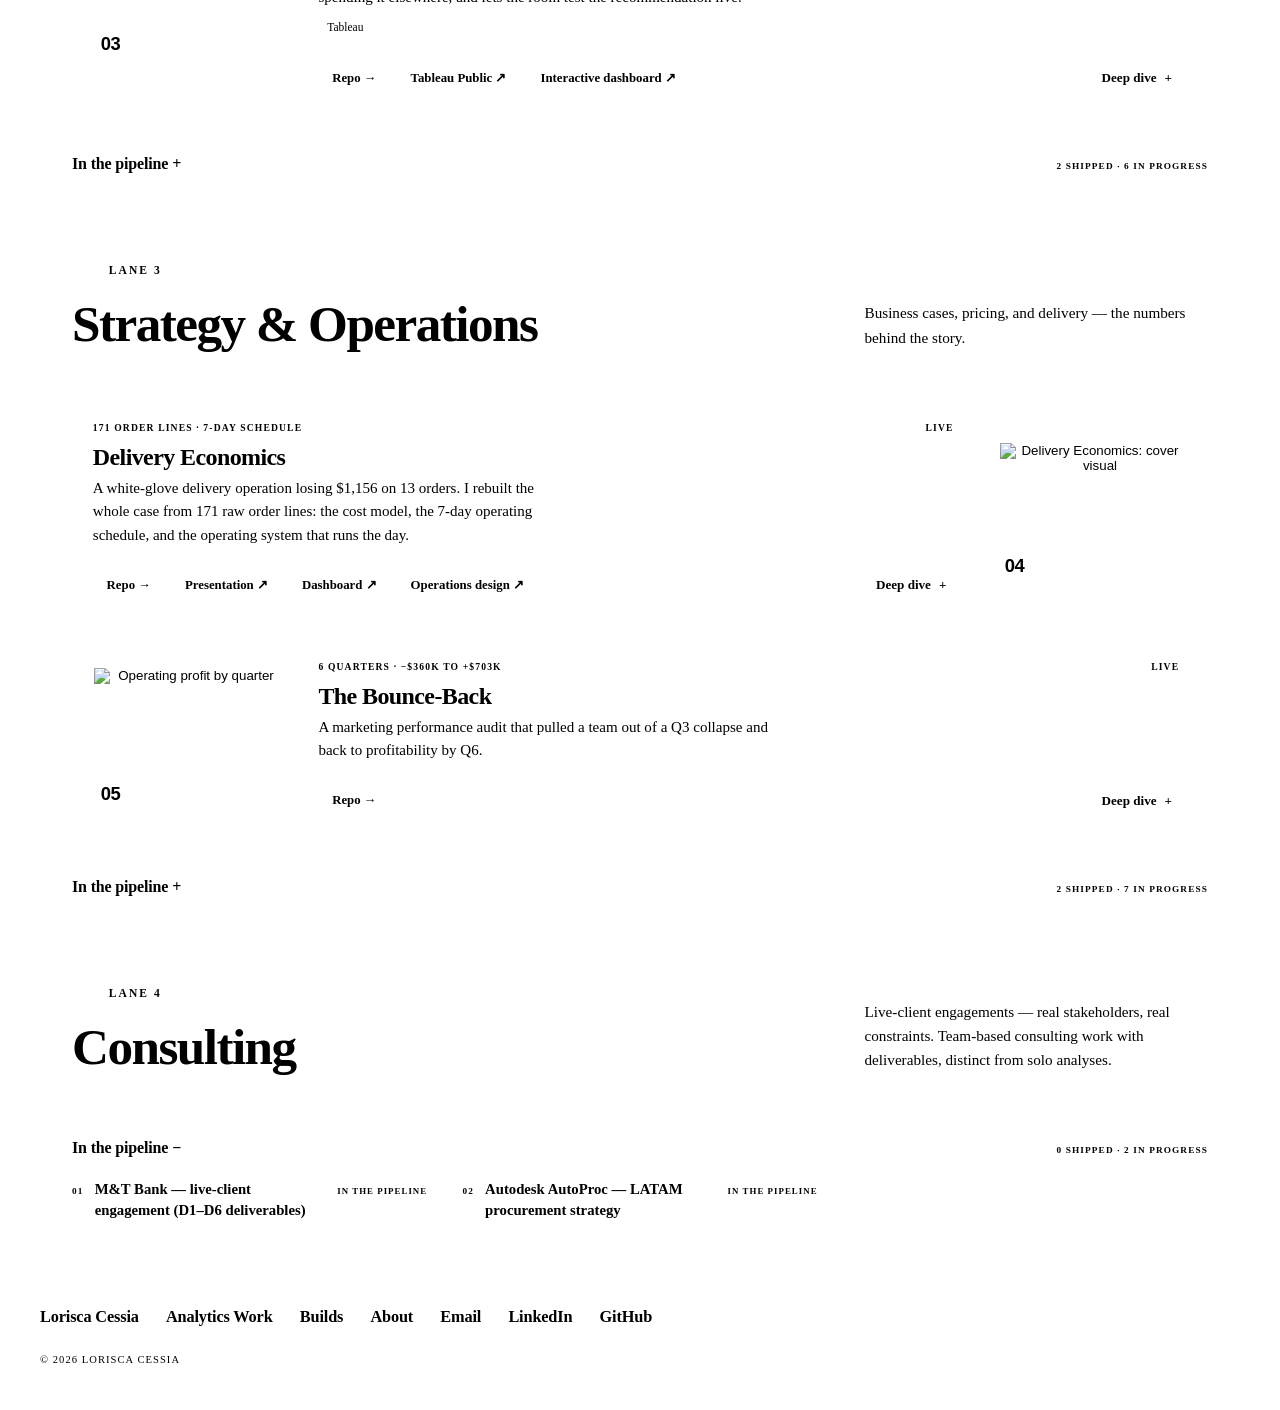
==== commit fd681bf0: "Work hub: shared header, shared colors and fonts, dark mode Loads header.js and shared.css from lori" ====
--- a/index.html
+++ b/index.html
@@ -3,33 +3,30 @@
 <head>
 <meta charset="UTF-8">
 <meta name="viewport" content="width=device-width, initial-scale=1.0">
+<script>/* theme before first paint: ?theme= from another of the three sites, else stored choice, else device */(function(){try{var d=document.documentElement,u=new URL(location.href),q=u.searchParams.get("theme");if(q==="dark"||q==="light"){localStorage.setItem("lori-theme",q);u.searchParams.delete("theme");history.replaceState(history.state,"",u.pathname+u.search+u.hash);}var s=localStorage.getItem("lori-theme");d.setAttribute("data-theme",s==="dark"||s==="light"?s:(window.matchMedia&&matchMedia("(prefers-color-scheme: dark)").matches?"dark":"light"));}catch(e){}})();</script>
 <title>Analytics Work — Lorisca Cessia</title>
 <meta name="description" content="Case studies in talent systems, analytics, and operations. The obvious metric points one way; the mechanism underneath points the other.">
 <link rel="preconnect" href="https://fonts.googleapis.com">
 <link rel="preconnect" href="https://fonts.gstatic.com" crossorigin>
-<link href="https://fonts.googleapis.com/css2?family=Archivo:wght@600;700;800&family=Plus+Jakarta+Sans:wght@400;500;600;700&family=Martian+Mono:wght@500;600&display=swap" rel="stylesheet">
+<link href="https://fonts.googleapis.com/css2?family=Archivo:wght@600;700;800&display=swap" rel="stylesheet">
 <link rel="stylesheet" href="styles.css?v=2">
 <link rel="stylesheet" href="https://lori-sca.github.io/theme.css">
 <link rel="stylesheet" href="work.css">
 <link rel="stylesheet" href="rows.css?v=1">
+<link rel="stylesheet" href="https://lori-sca.github.io/shared.css?v=1">
 </head>
 <body data-page="work">
 
 <nav class="nav">
-  <div class="nav-inner">
-    <a class="wordmark" href="index.html">
-      <span class="org-hero-logo" style="width:2rem;height:2rem;font-size:.85rem;border-radius:8px;margin:0;">A</span>
-      <span class="wm-name">Analytics Work</span>
-      <span class="wm-role">lorisca-analytics</span>
-    </a>
-    <div class="nav-links">
-      <a data-nav="main" href="https://lori-sca.github.io">Lorisca ↗</a>
-    </div>
+  <div class="nav-inner lh">
+    <a class="lh-brand" href="https://lori-sca.github.io/"><b>Lorisca Cessia</b><span>People, operations and the data behind them</span></a>
+    <div class="lh-links" id="lh-links"><a href="https://lori-sca.github.io/">Home</a><a href="https://lorisca-analytics.github.io/">Work</a><a href="https://lorisca-builds.github.io/">Builds</a><a href="https://lori-sca.github.io/off-the-clock.html">Off the clock</a><a href="https://lori-sca.github.io/about.html">About</a></div>
   </div>
   <div class="nav-chips">
     <div class="nav-chips-inner" id="nav-chips" role="tablist" aria-label="Filter lanes"></div>
   </div>
 </nav>
+<script src="https://lori-sca.github.io/header.js?v=1"></script>
 
 <main>
   <section class="hero" id="top">
--- a/styles.css
+++ b/styles.css
@@ -4,21 +4,7 @@
    Type: Archivo (display) · Plus Jakarta Sans (body) · Martian Mono (micro-labels only)
    ============================================================ */
 
-:root {
-  --white: #ffffff;
-  --mist: #eef2f6;
-  --mist-deep: #e2e9f0;
-  --ink: #1e2d42;          /* 13.9:1 on white */
-  --steel: #4a6a8f;        /* 5.6:1 on white — secondary text */
-  --accent: #5b7fa6;       /* large/bold + interactive accents only */
-  --hairline: #d5dfe8;     /* structural rules, never text */
-  --display: "Archivo", system-ui, sans-serif;
-  --body: "Plus Jakarta Sans", system-ui, sans-serif;
-  --mono: "Martian Mono", ui-monospace, monospace;
-  --gutter: clamp(1.25rem, 4vw, 3rem);
-  --section-pad: clamp(4.5rem, 10vw, 9rem);
-  --measure: 66ch;
-}
+/* colors, fonts and spacing live in https://lori-sca.github.io/shared.css (loaded last) */
 
 * { box-sizing: border-box; margin: 0; padding: 0; }
 html { scroll-behavior: smooth; }
--- a/work.css
+++ b/work.css
@@ -26,7 +26,7 @@
 .w-chip.out { background: none; border: 1px solid var(--accent); }
 .w-foot { display: flex; justify-content: space-between; align-items: center; gap: .6rem; margin-top: .35rem; padding-top: .6rem; border-top: 1px solid var(--hairline); }
 .w-hint { font-size: .74rem; color: var(--steel); font-style: italic; min-width: 0; }
-.w-btn { flex: none; white-space: nowrap; display: inline-flex; align-items: center; gap: .45rem; padding: .42rem .85rem; border-radius: 999px; border: none; font-family: var(--body); font-size: .78rem; font-weight: 700; background: var(--accent); color: #fff; cursor: pointer; transition: transform .4s cubic-bezier(.34,1.56,.64,1), background .25s; }
+.w-btn { flex: none; white-space: nowrap; display: inline-flex; align-items: center; gap: .45rem; padding: .42rem .85rem; border-radius: 999px; border: none; font-family: var(--body); font-size: .78rem; font-weight: 700; background: var(--accent); color: var(--on-accent); cursor: pointer; transition: transform .4s cubic-bezier(.34,1.56,.64,1), background .25s; }
 .w-btn:hover { transform: scale(1.06) rotate(-1.5deg); }
 .w-btn i { font-style: normal; display: inline-block; transition: transform .45s cubic-bezier(.34,1.56,.64,1); }
 .w-card.open .w-btn { background: var(--ink); }
--- a/rows.css
+++ b/rows.css
@@ -27,7 +27,7 @@
 .r-links { display: flex; flex-wrap: wrap; gap: .4rem; }
 .r-link { font-size: .8rem; font-weight: 700; color: var(--ink); background: var(--mist); border: 1px solid transparent; border-radius: 999px; padding: .32rem .8rem; text-decoration: none; transition: transform .35s cubic-bezier(.34,1.56,.64,1), background .2s; }
 .r-link:hover { background: var(--mist-deep); transform: translateY(-1px); }
-.r-link.demo { background: var(--accent); color: #fff; }
+.r-link.demo { background: var(--accent); color: var(--on-accent); }
 .r-link.demo:hover { background: var(--steel); }
 .r-btn { flex: none; white-space: nowrap; display: inline-flex; align-items: center; gap: .5rem; padding: .45rem .95rem; border-radius: 999px; border: none; font-family: var(--body); font-size: .82rem; font-weight: 700; background: var(--ink); color: var(--white); cursor: pointer; transition: transform .4s cubic-bezier(.34,1.56,.64,1); }
 .r-btn:hover { transform: scale(1.05) rotate(-1.5deg); }
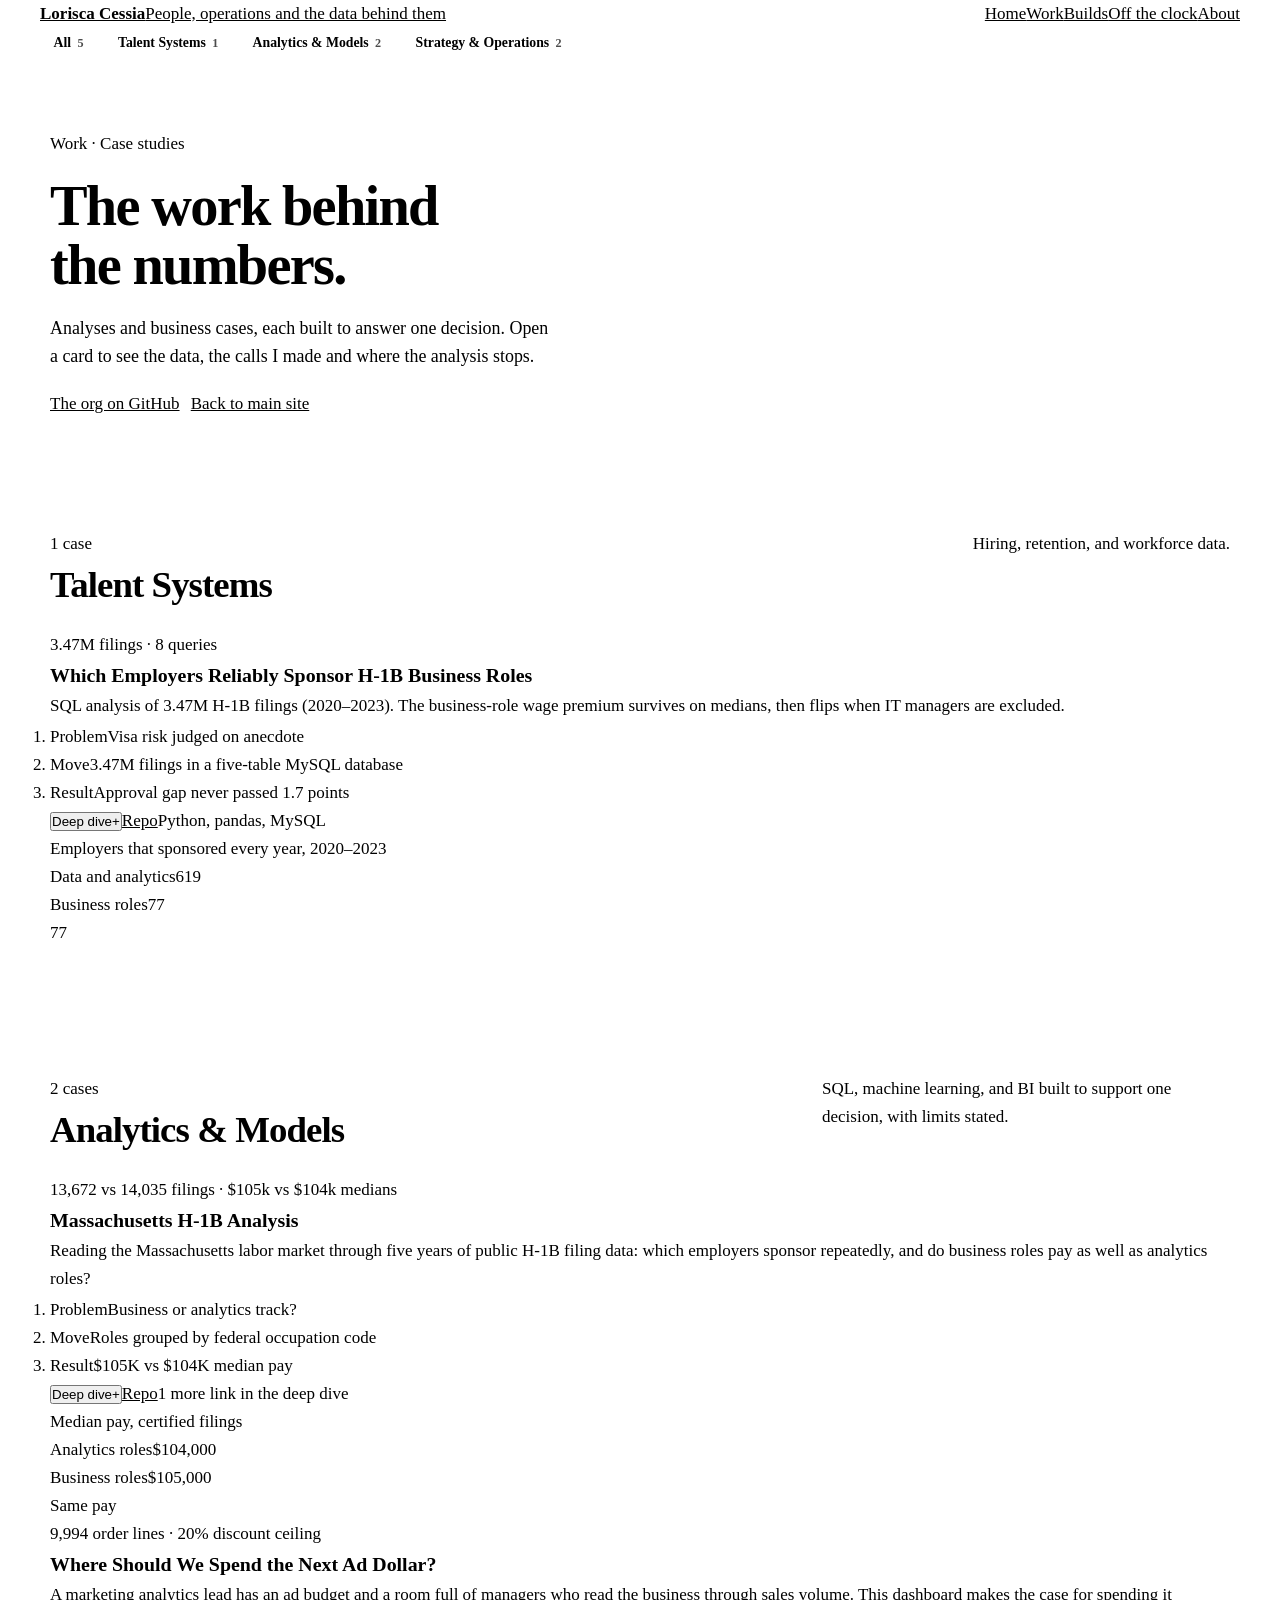
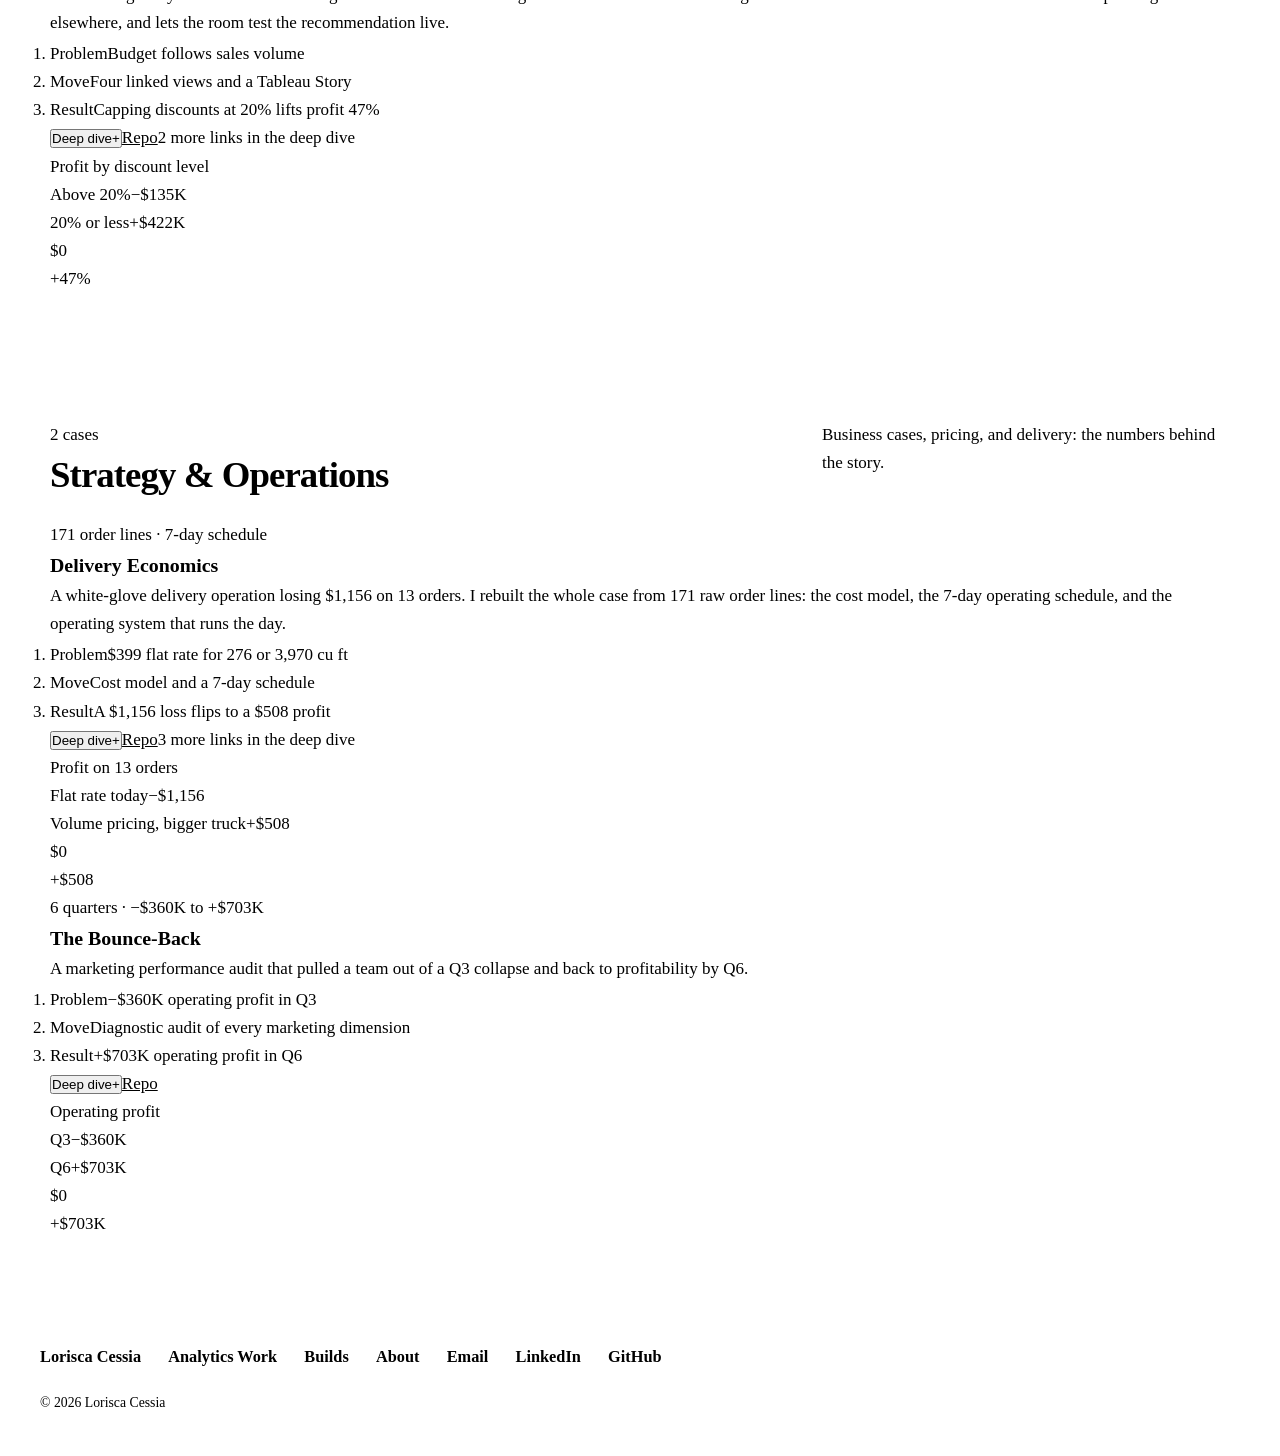
==== commit 9cb480a3: "Work hub redesign: one wide card per row, as approved on the test page - Shared wide card with the p" ====
--- a/index.html
+++ b/index.html
@@ -4,16 +4,15 @@
 <meta charset="UTF-8">
 <meta name="viewport" content="width=device-width, initial-scale=1.0">
 <script>/* theme before first paint: ?theme= from another of the three sites, else stored choice, else device */(function(){try{var d=document.documentElement,u=new URL(location.href),q=u.searchParams.get("theme");if(q==="dark"||q==="light"){localStorage.setItem("lori-theme",q);u.searchParams.delete("theme");history.replaceState(history.state,"",u.pathname+u.search+u.hash);}var s=localStorage.getItem("lori-theme");d.setAttribute("data-theme",s==="dark"||s==="light"?s:(window.matchMedia&&matchMedia("(prefers-color-scheme: dark)").matches?"dark":"light"));}catch(e){}})();</script>
-<title>Analytics Work — Lorisca Cessia</title>
-<meta name="description" content="Case studies in talent systems, analytics, and operations. The obvious metric points one way; the mechanism underneath points the other.">
+<title>Analytics Work · Lorisca Cessia</title>
+<meta name="description" content="Case studies in talent systems, analytics, and operations. The obvious metric points one way. The mechanism underneath points the other.">
 <link rel="preconnect" href="https://fonts.googleapis.com">
 <link rel="preconnect" href="https://fonts.gstatic.com" crossorigin>
 <link href="https://fonts.googleapis.com/css2?family=Archivo:wght@600;700;800&display=swap" rel="stylesheet">
-<link rel="stylesheet" href="styles.css?v=2">
+<link rel="stylesheet" href="styles.css?v=3">
 <link rel="stylesheet" href="https://lori-sca.github.io/theme.css">
-<link rel="stylesheet" href="work.css">
-<link rel="stylesheet" href="rows.css?v=1">
-<link rel="stylesheet" href="https://lori-sca.github.io/shared.css?v=1">
+<link rel="stylesheet" href="https://lori-sca.github.io/shared.css?v=3">
+<link rel="stylesheet" href="rows.css?v=3">
 </head>
 <body data-page="work">
 
@@ -23,34 +22,20 @@
     <div class="lh-links" id="lh-links"><a href="https://lori-sca.github.io/">Home</a><a href="https://lorisca-analytics.github.io/">Work</a><a href="https://lorisca-builds.github.io/">Builds</a><a href="https://lori-sca.github.io/off-the-clock.html">Off the clock</a><a href="https://lori-sca.github.io/about.html">About</a></div>
   </div>
   <div class="nav-chips">
-    <div class="nav-chips-inner" id="nav-chips" role="tablist" aria-label="Filter lanes"></div>
+    <div class="nav-chips-inner" id="nav-chips" role="group" aria-label="Filter by group"></div>
   </div>
 </nav>
-<script src="https://lori-sca.github.io/header.js?v=1"></script>
+<script src="https://lori-sca.github.io/header.js?v=3"></script>
 
 <main>
-  <section class="hero" id="top">
+  <section class="wk-hero" id="top">
     <div class="wrap">
-      <div class="hero-grid">
-        <div class="hero-copy">
-          <span class="eyebrow" id="hero-eyebrow"></span>
-          <h1 id="hero-headline"></h1>
-          <p class="lede" id="hero-lede"></p>
-        </div>
-        <aside class="hero-side">
-          <div class="totals" id="totals">
-            <div class="totals-row">
-              <span><b id="t-live">0</b> live</span>
-              <span><b id="t-draft">0</b> drafted</span>
-              <span><b id="t-pipe">0</b> queued</span>
-            </div>
-            <div class="totals-bar" aria-hidden="true"><span class="tb-live" id="tb-live"></span><span class="tb-draft" id="tb-draft"></span></div>
-          </div>
-          <div class="cta-row" id="hero-ctas">
-            <a class="btn primary" data-org-github href="https://github.com/lorisca-analytics" target="_blank" rel="noopener">The org on GitHub</a>
-            <a class="btn ghost" href="https://lori-sca.github.io">Back to main site</a>
-          </div>
-        </aside>
+      <span class="ds-label" id="hero-eyebrow"></span>
+      <h1 id="hero-headline"></h1>
+      <p class="wk-lede" id="hero-lede"></p>
+      <div class="wk-ctas" id="hero-ctas">
+        <a class="ds-btn ds-btn-dark" data-org-github href="https://github.com/lorisca-analytics" target="_blank" rel="noopener">The org on GitHub</a>
+        <a class="ds-btn ds-btn-line" href="https://lori-sca.github.io">Back to main site</a>
       </div>
     </div>
   </section>
@@ -74,8 +59,8 @@
 </footer>
 
 <script src="site.js"></script>
-<script src="https://lori-sca.github.io/skeleton.js"></script>
+<script src="https://lori-sca.github.io/skeleton.js?v=3"></script>
 <script src="https://lori-sca.github.io/theme.js"></script>
-<script src="rows.js?v=1"></script>
+<script src="rows.js?v=3"></script>
 </body>
 </html>
--- a/rows.css
+++ b/rows.css
@@ -1,108 +1,112 @@
-/* rows.css: Analytics Work, Builds-style rows. Loads after styles.css and work.css, uses the same tokens.
-   Ported from lorisca-builds builds.css (b- became r-). Charts keep their w- styles from work.css. */
-.r-list { display: flex; flex-direction: column; gap: 1rem; }
-.r-card { border: 1px solid var(--hairline); border-radius: 14px; background: var(--white); overflow: hidden; transition: border-color .25s, box-shadow .3s, transform .45s cubic-bezier(.34,1.56,.64,1); }
-.r-card:hover { border-color: var(--ink); transform: translateY(-2px); }
-.r-card.open { border-color: var(--ink); box-shadow: 0 24px 50px -28px rgba(30,45,66,.35); transform: none; }
+/* rows.css: Work hub (redesign thread 3, Oct 2026). Loads after shared.css.
+   The card itself comes from shared.css (wc-, ds-). This file adds the page
+   around it: hero, groups, filter buttons, the deep dive inside a card, footer.
+   Tokens only, so light and dark both work. Page classes start with wk-. */
 
-.r-head { display: grid; grid-template-columns: clamp(8rem, 19vw, 12.5rem) minmax(0, 1fr); gap: 1.1rem 1.6rem; padding: 1rem; align-items: center; }
-.r-head.no-thumb { grid-template-columns: minmax(0, 1fr); }
-.r-card.flip .r-head { grid-template-columns: minmax(0, 1fr) clamp(8rem, 19vw, 12.5rem); }
-.r-card.flip .r-thumb { order: 2; }
+/* ---------- reset what the old hub layout set ---------- */
+.wk-walk[hidden], .wk-end[hidden], .wk-media[hidden], .wk-chart[hidden], .wk-cap[hidden], .wk-lane[hidden] { display: none; }
+#lanes { display: block; max-width: none; margin: 0; padding: 0; }
 
-.r-thumb { position: relative; aspect-ratio: 4 / 3; padding: 0; border: 1px solid var(--hairline); border-radius: 10px; overflow: hidden; background: var(--mist); cursor: zoom-in; transition: transform .4s cubic-bezier(.34,1.56,.64,1); }
-.r-thumb:hover { transform: rotate(-1.2deg) scale(1.02); }
-.r-thumb img { width: 100%; height: 100%; object-fit: cover; object-position: top left; }
-.r-thumb img.svg { object-fit: contain; object-position: center; padding: .5rem; }
-.r-num { position: absolute; left: .45rem; bottom: .35rem; font-family: var(--display); font-weight: 800; font-size: 1.15rem; letter-spacing: -.03em; line-height: 1; color: var(--white); background: var(--ink); border-radius: 6px; padding: .2rem .35rem; }
+/* ---------- hero ---------- */
+.wk-hero { padding: clamp(2.5rem, 6vw, 4.5rem) 0 clamp(2rem, 4vw, 3rem); }
+.wk-hero .wrap { max-width: var(--max, 1180px); display: grid; gap: 1.2rem; justify-items: start; }
+.wk-hero h1 { margin: 0; font-family: var(--display); font-weight: 800; letter-spacing: -0.03em; line-height: 1.04; font-size: clamp(2.2rem, 4.4vw, 3.6rem); text-wrap: balance; max-width: 20ch; color: var(--ink); }
+.wk-hero .wk-lede { margin: 0; color: var(--steel); font-size: clamp(1.02rem, 1.4vw, 1.15rem); line-height: 1.6; max-width: 56ch; }
+.wk-ctas { display: flex; flex-wrap: wrap; gap: .7rem; }
+.wk-hero > .wrap > * { animation: wk-rise .6s var(--ease) both; }
+.wk-hero > .wrap > :nth-child(2) { animation-delay: .06s; }
+.wk-hero > .wrap > :nth-child(3) { animation-delay: .12s; }
+.wk-hero > .wrap > :nth-child(4) { animation-delay: .18s; }
 
-.r-copy { min-width: 0; display: flex; flex-direction: column; gap: .4rem; padding: .2rem .3rem; }
-.r-meta { display: flex; justify-content: space-between; align-items: center; gap: .6rem; font-family: var(--mono); font-size: .6rem; font-weight: 600; letter-spacing: .12em; text-transform: uppercase; color: var(--steel); }
-.r-badge { flex: none; border: 1px solid var(--ink); color: var(--ink); border-radius: 999px; padding: .15rem .5rem; }
-.r-title { font-family: var(--display); font-weight: 800; font-size: clamp(1.2rem, 2.2vw, 1.5rem); letter-spacing: -.025em; line-height: 1.1; text-wrap: balance; }
-.r-hook { color: var(--steel); font-size: .94rem; line-height: 1.55; max-width: 64ch; text-wrap: pretty; }
-.r-chips { display: flex; flex-wrap: wrap; gap: .3rem; }
-.r-chip { font-size: .72rem; background: var(--mist); padding: .18rem .55rem; border-radius: 999px; }
-.r-foot { display: flex; flex-wrap: wrap; align-items: center; justify-content: space-between; gap: .6rem 1rem; margin-top: .35rem; padding-top: .6rem; border-top: 1px solid var(--hairline); }
-.r-links { display: flex; flex-wrap: wrap; gap: .4rem; }
-.r-link { font-size: .8rem; font-weight: 700; color: var(--ink); background: var(--mist); border: 1px solid transparent; border-radius: 999px; padding: .32rem .8rem; text-decoration: none; transition: transform .35s cubic-bezier(.34,1.56,.64,1), background .2s; }
-.r-link:hover { background: var(--mist-deep); transform: translateY(-1px); }
-.r-link.demo { background: var(--accent); color: var(--on-accent); }
-.r-link.demo:hover { background: var(--steel); }
-.r-btn { flex: none; white-space: nowrap; display: inline-flex; align-items: center; gap: .5rem; padding: .45rem .95rem; border-radius: 999px; border: none; font-family: var(--body); font-size: .82rem; font-weight: 700; background: var(--ink); color: var(--white); cursor: pointer; transition: transform .4s cubic-bezier(.34,1.56,.64,1); }
-.r-btn:hover { transform: scale(1.05) rotate(-1.5deg); }
-.r-btn i { font-style: normal; display: inline-block; transition: transform .45s cubic-bezier(.34,1.56,.64,1); }
-.r-card.open .r-btn i { transform: rotate(45deg); }
+/* ---------- filter buttons (header's second row) ---------- */
+.nav-chips-inner { gap: .45rem; scrollbar-width: none; }
+.nav-chips-inner::-webkit-scrollbar { display: none; }
+.wk-chip { flex: none; display: inline-flex; align-items: baseline; gap: .4rem; border: 1px solid var(--line); background: var(--bg); color: var(--steel); border-radius: 999px; padding: .38rem .85rem; font-family: var(--body); font-size: .86rem; font-weight: 600; line-height: 1.3; cursor: pointer; white-space: nowrap; transition: color .2s, border-color .2s, background .2s; }
+.wk-chip:hover { color: var(--ink); border-color: var(--ink); }
+.wk-chip[aria-pressed="true"] { background: var(--ink); border-color: var(--ink); color: var(--bg); }
+.wk-chip i { font-style: normal; font-size: .76rem; opacity: .7; font-variant-numeric: tabular-nums; }
 
-.r-walk { display: none; grid-template-columns: minmax(0, 1fr) minmax(0, 1.15fr); gap: 1.2rem 1.8rem; padding: 1.1rem; background: var(--mist); border-top: 1px solid var(--hairline); }
-.r-walk.no-media { grid-template-columns: minmax(0, 1fr); }
-.r-card.open .r-walk { display: grid; animation: r-in .45s cubic-bezier(.34,1.3,.5,1); }
-@keyframes r-in { from { opacity: 0; transform: translateY(8px); } to { opacity: 1; transform: none; } }
-.r-fig { min-width: 0; display: flex; flex-direction: column; gap: .4rem; }
-.r-media { position: relative; width: 100%; aspect-ratio: 16 / 10; max-height: 16rem; padding: 0; border: 1px solid var(--hairline); border-radius: 10px; overflow: hidden; background: var(--white); cursor: zoom-in; }
-.r-media img { position: absolute; inset: 0; width: 100%; height: 100%; object-fit: cover; object-position: top left; transition: opacity .5s ease, transform .9s cubic-bezier(.3,.8,.2,1); }
-.r-media img.svg { object-fit: contain; object-position: center; padding: .6rem; }
-.r-zoom { position: absolute; right: .5rem; bottom: .5rem; font-family: var(--mono); font-size: .55rem; font-weight: 600; letter-spacing: .12em; text-transform: uppercase; background: var(--ink); color: var(--white); border-radius: 999px; padding: .25rem .55rem; opacity: 0; transition: opacity .2s; }
-.r-media:hover .r-zoom, .r-media:focus-visible .r-zoom { opacity: 1; }
-.r-cap { font-size: .76rem; color: var(--steel); line-height: 1.45; }
+/* ---------- groups ---------- */
+.wk-lane { padding: clamp(2.5rem, 6vw, 4rem) 0; border-top: 1px solid var(--line); scroll-margin-top: 120px; }
+.wk-lane > .wrap { max-width: var(--max, 1180px); }
+.wk-lane-head { display: flex; flex-wrap: wrap; align-items: baseline; justify-content: space-between; gap: .4rem 2rem; margin-bottom: 1.6rem; }
+.wk-lane-head > div { display: grid; gap: .4rem; min-width: 0; }
+.wk-lane-head h2 { margin: 0; font-family: var(--display); font-weight: 800; letter-spacing: -0.025em; font-size: clamp(1.7rem, 3vw, 2.3rem); line-height: 1.1; text-wrap: balance; color: var(--ink); }
+.wk-lane-head > p { margin: 0; color: var(--steel); max-width: 48ch; }
+.wk-pipe { margin-top: 1.2rem; border: 1px solid var(--line); border-radius: 10px; padding: .2rem 1rem; }
+.wk-pipe summary { cursor: pointer; padding: .7rem 0; font-weight: 600; font-size: .92rem; color: var(--steel); }
+.wk-pipe ul { margin: 0 0 .8rem; padding-left: 1.1rem; color: var(--steel); font-size: .92rem; display: grid; gap: .3rem; }
+.wk-pipe a { color: var(--ink); }
 
-.r-panel { min-width: 0; display: flex; flex-direction: column; gap: .55rem; }
-.r-ptop { display: flex; justify-content: space-between; align-items: center; gap: 1rem; }
-.r-mono { font-family: var(--mono); font-size: .6rem; font-weight: 600; letter-spacing: .12em; text-transform: uppercase; color: var(--steel); }
-.r-x { flex: none; width: 1.9rem; height: 1.9rem; border-radius: 50%; border: 1px solid var(--hairline); background: var(--white); font-size: 1.05rem; line-height: 1; color: var(--ink); cursor: pointer; transform: rotate(45deg); transition: transform .45s cubic-bezier(.34,1.56,.64,1), border-color .2s; }
-.r-x:hover { transform: rotate(135deg); border-color: var(--ink); }
-.r-step-h { font-family: var(--display); font-weight: 800; font-size: clamp(1.25rem, 2.4vw, 1.6rem); letter-spacing: -.025em; line-height: 1.1; }
-.r-step-t { font-size: .98rem; line-height: 1.65; max-width: 58ch; text-wrap: pretty; }
-.r-step-t.r-in { animation: r-in .4s ease; }
-.r-end { margin-top: .1rem; }
-.r-links[hidden] { display: none; }
-.r-nav { margin-top: auto; padding-top: .8rem; display: flex; align-items: center; justify-content: space-between; gap: .8rem; }
-.r-back { background: none; border: none; padding: .35rem 0; font-family: var(--body); font-size: .84rem; font-weight: 700; color: var(--steel); cursor: pointer; }
-.r-back:hover { color: var(--ink); }
-.r-back:disabled { opacity: .35; cursor: default; }
-.r-dots { display: flex; gap: 5px; }
-.r-dot { width: 8px; height: 8px; padding: 0; border: none; border-radius: 999px; background: var(--hairline); cursor: pointer; transition: width .45s cubic-bezier(.34,1.56,.64,1), background .25s; }
-.r-dot.on { width: 22px; background: var(--ink); }
-.r-next { flex: none; white-space: nowrap; padding: .45rem .95rem; border-radius: 999px; border: none; background: var(--ink); color: var(--white); font-family: var(--body); font-size: .82rem; font-weight: 700; cursor: pointer; transition: transform .4s cubic-bezier(.34,1.56,.64,1); }
-.r-next:hover { transform: scale(1.05); }
+/* ---------- card additions (the card is shared.css .wc) ---------- */
+.wk-card { scroll-margin-top: 130px; }
+.wk-card .wc-trace { margin-top: .2rem; }
+.wk-card.open { border-color: color-mix(in srgb, var(--accent) 45%, var(--line)); transform: none; box-shadow: var(--shadow); }
+.wk-dd i { font-style: normal; display: inline-block; transition: transform .3s var(--ease); }
+.wk-card.open .wk-dd i { transform: rotate(45deg); }
+.wc-visual.has-cover { padding: clamp(.8rem, 2vw, 1.2rem); }
+.wk-cover { padding: 0; border: 1px solid var(--line); border-radius: 10px; overflow: hidden; background: var(--bg); cursor: zoom-in; aspect-ratio: 4 / 3; max-width: 100%; }
+.wk-cover img { width: 100%; height: 100%; object-fit: contain; padding: .4rem; }
 
-.r-lightbox { position: fixed; inset: 0; z-index: 100; background: rgba(12,19,31,.86); display: flex; flex-direction: column; align-items: center; justify-content: center; gap: .8rem; padding: clamp(1rem, 4vw, 3rem); cursor: zoom-out; animation: r-in .25s ease; }
-.r-lightbox img { max-width: 100%; max-height: 82vh; width: auto; border-radius: 10px; background: #fff; }
-.r-lb-cap { color: #fff; font-size: .85rem; text-align: center; }
+/* ---------- deep dive, inside the card ---------- */
+.wk-walk { grid-column: 1 / -1; display: grid; grid-template-columns: minmax(0, .85fr) minmax(0, 1.15fr); gap: 1.2rem clamp(1.4rem, 3vw, 2.4rem); padding: clamp(1.2rem, 3vw, 2rem); background: var(--surface); border-top: 1px solid var(--line); }
+.wk-walk.no-fig { grid-template-columns: minmax(0, 1fr); }
+.wk-card.open .wk-walk { animation: wk-rise .4s var(--ease); }
+.wk-fig { min-width: 0; display: grid; gap: .6rem; align-content: start; }
+.wk-media { position: relative; width: 100%; max-width: 100%; aspect-ratio: 16 / 10; max-height: 18rem; padding: 0; border: 1px solid var(--line); border-radius: 10px; overflow: hidden; background: #fff; cursor: zoom-in; }
+.wk-media img { position: absolute; inset: 0; width: 100%; height: 100%; object-fit: contain; padding: .5rem; }
+.wk-zoom { position: absolute; right: .5rem; bottom: .5rem; z-index: 1; font-size: .72rem; font-weight: 600; letter-spacing: .06em; text-transform: uppercase; background: var(--ink); color: var(--bg); border-radius: 999px; padding: .25rem .6rem; opacity: 0; transition: opacity .2s; }
+.wk-media:hover .wk-zoom, .wk-media:focus-visible .wk-zoom { opacity: 1; }
+.wk-cap { margin: 0; font-size: .84rem; color: var(--steel); line-height: 1.45; }
+.wk-chart { background: var(--bg); border: 1px solid var(--line); border-radius: 10px; padding: 1rem 1.1rem; display: grid; gap: .8rem; min-width: 0; }
+.wk-chart p { margin: 0; }
+.wk-chart-title { font-weight: 600; line-height: 1.35; color: var(--ink); }
+.wk-chart-cap { font-size: .84rem; color: var(--steel); line-height: 1.45; }
+.wk-compare { display: grid; grid-template-columns: repeat(2, minmax(0, 1fr)); gap: 1rem; font-size: .9rem; }
+.wk-steps { margin: 0; padding-left: 1.2rem; display: grid; gap: .4rem; font-size: .9rem; }
+.wk-steps span { display: block; color: var(--steel); }
+.wk-panel { min-width: 0; display: grid; gap: .7rem; align-content: start; }
+.wk-ptop { display: flex; justify-content: space-between; align-items: center; gap: 1rem; }
+.wk-x { width: 2rem; height: 2rem; border-radius: 999px; border: 1px solid var(--line); background: var(--bg); color: var(--steel); display: inline-flex; align-items: center; justify-content: center; cursor: pointer; flex: none; padding: 0; }
+.wk-x:hover { color: var(--ink); border-color: var(--ink); }
+.wk-x svg { width: 15px; height: 15px; }
+.wk-step-h { margin: 0; font-family: var(--display); font-weight: 800; letter-spacing: -0.02em; font-size: clamp(1.2rem, 2vw, 1.45rem); line-height: 1.15; color: var(--ink); }
+.wk-step-t { display: grid; gap: .6rem; max-width: 60ch; color: var(--ink); }
+.wk-step-t p { margin: 0; }
+.wk-step-t .wk-call { padding-left: .9rem; border-left: 2px solid var(--line); }
+.wk-step-t.wk-in { animation: wk-rise .35s var(--ease); }
+.wk-end { display: grid; gap: .5rem; padding-top: .8rem; border-top: 1px solid var(--line); }
+.wk-links { display: flex; flex-wrap: wrap; gap: .5rem; }
+.wk-links .ds-btn { padding: .5rem .95rem; font-size: .85rem; }
+.wk-links .ds-btn-line { background: var(--bg); }
+.wk-setting { margin: 0; font-size: .86rem; color: var(--steel); }
+.wk-nav { display: flex; align-items: center; justify-content: space-between; gap: .8rem; padding-top: .6rem; }
+.wk-back { background: none; border: 0; padding: .4rem 0; font-family: var(--body); font-weight: 600; font-size: .88rem; color: var(--steel); cursor: pointer; }
+.wk-back:hover { color: var(--ink); }
+.wk-back:disabled { opacity: .35; cursor: default; }
+.wk-dots { display: flex; gap: 5px; flex-wrap: wrap; justify-content: center; }
+.wk-dot { width: 8px; height: 8px; padding: 0; border: 0; border-radius: 999px; background: var(--line); cursor: pointer; transition: width .3s var(--ease), background .2s; }
+.wk-dot[aria-current="step"] { width: 22px; background: var(--accent); }
+.wk-next { padding: .6rem 1.05rem; font-size: .88rem; }
+@media (max-width: 760px) { .wk-walk { grid-template-columns: minmax(0, 1fr); } }
 
-@media (max-width: 720px) {
-  .r-walk { grid-template-columns: minmax(0, 1fr); }
+.wk-lightbox { position: fixed; inset: 0; z-index: 100; background: rgba(12,19,31,.86); display: flex; flex-direction: column; align-items: center; justify-content: center; gap: .8rem; padding: clamp(1rem, 4vw, 3rem); cursor: zoom-out; }
+.wk-lightbox img { max-width: 100%; max-height: 82vh; width: auto; border-radius: 10px; background: #fff; }
+.wk-lb-cap { color: #fff; font-size: .85rem; text-align: center; margin: 0; }
+
+/* ---------- footer ---------- */
+.site-footer { border-top: 1px solid var(--line); background: var(--surface); }
+.site-footer .foot-links a { font-family: var(--body); text-transform: none; letter-spacing: 0; color: var(--steel); text-decoration: none; }
+.site-footer .foot-links a:hover { color: var(--ink); text-decoration: none; }
+.site-footer .fine { font-family: var(--body); text-transform: none; letter-spacing: 0; font-size: .86rem; color: var(--steel); }
+
+/* ---------- motion ---------- */
+@keyframes wk-rise { from { opacity: 0; transform: translateY(10px); } to { opacity: 1; transform: none; } }
+.wk-rv { opacity: 0; transform: translateY(14px); transition: opacity .6s var(--ease), transform .6s var(--ease), border-color .25s var(--ease), box-shadow .25s var(--ease); }
+.wk-rv.in { opacity: 1; transform: none; }
+@media (prefers-reduced-motion: reduce) {
+  .wk-hero > .wrap > *, .wk-card.open .wk-walk, .wk-step-t.wk-in { animation: none; }
+  .wk-rv { opacity: 1; transform: none; transition: none; }
+  .wk-dd i, .wk-dot { transition: none; }
 }
-@media (max-width: 560px) {
-  .r-head, .r-card.flip .r-head { grid-template-columns: minmax(0, 1fr); }
-  .r-card.flip .r-thumb { order: 0; }
-  .r-thumb { aspect-ratio: 16 / 7; }
-}
-@media (prefers-reduced-motion: reduce) { .r-card, .r-btn, .r-thumb, .r-media img, .r-dot { transition: none; } .r-card.open .r-walk, .r-step-t.r-in, .r-lightbox { animation: none; } }
-
-/* analytics additions */
-.r-badge.draft { border-color: var(--accent); color: var(--accent); }
-.r-media[hidden], .r-chart[hidden], .r-cap[hidden], .r-end[hidden] { display: none; }
-.r-chart { background: var(--white); border: 1px solid var(--hairline); border-radius: 10px; padding: .9rem 1rem; }
-.r-step-t p + p { margin-top: .6rem; }
-.r-call { padding-left: .9rem; border-left: 3px solid var(--hairline); }
-.r-end { display: flex; flex-direction: column; gap: .45rem; padding-top: .6rem; border-top: 1px solid var(--hairline); }
-.r-setting { font-size: .82rem; color: var(--steel); line-height: 1.5; }
-.r-list .r-card.r-more { display: none; }
-.r-list.all .r-card.r-more { display: block; }
-.r-showall { margin-top: .9rem; padding: .45rem .95rem; border-radius: 999px; border: 1px solid var(--ink); background: var(--white); font-family: var(--body); font-size: .82rem; font-weight: 700; color: var(--ink); cursor: pointer; }
-.r-showall:hover { background: var(--mist); }
-.w-lane .r-list { margin-top: clamp(1.2rem, 3vw, 2rem); }
-
-/* Lanes one per row in this layout (Oct 2026, her call: "if side by side columns make it too
-   crowded, set the layout like in the builds page"). Overrides the 2-lane grid in styles.css. */
-#lanes { grid-template-columns: minmax(0, 1fr); max-width: 1200px; margin: 0 auto; padding: 0 var(--gutter); }
-#lanes section.w-lane { padding: clamp(1.1rem, 3vw, 2rem); }
-#lanes section.w-lane > .wrap { padding-left: 0; padding-right: 0; max-width: none; }
-
-/* Analytics covers are mostly charts: show the whole chart, never crop the end of the story. */
-.r-thumb { background: var(--white); }
-.r-thumb img { object-fit: contain; object-position: center; padding: .35rem; }
-.r-media img { object-fit: contain; object-position: center; padding: .5rem; }
-.r-end .r-link { background: var(--white); border-color: var(--hairline); }
-.r-end .r-link.demo { background: var(--accent); border-color: transparent; }
+.wk-rv.in:not(.open):hover { transform: translateY(-2px); }
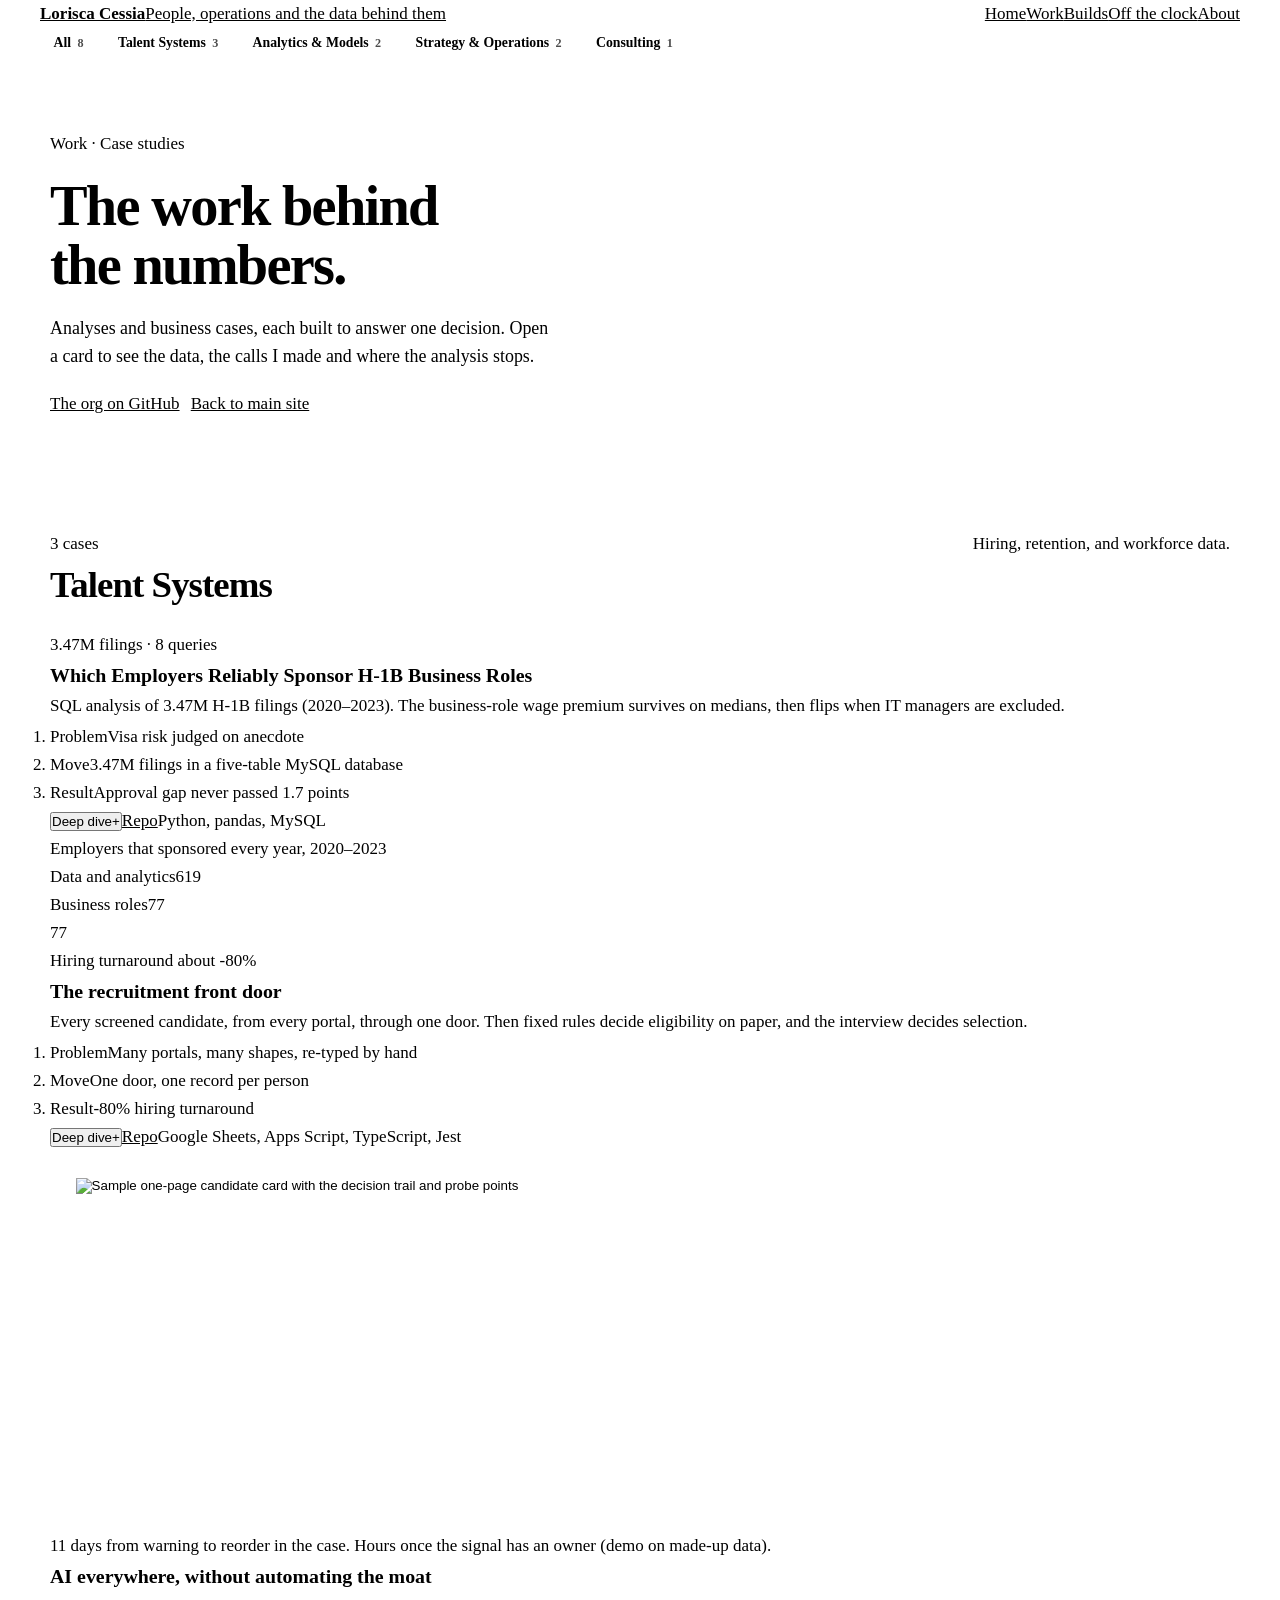
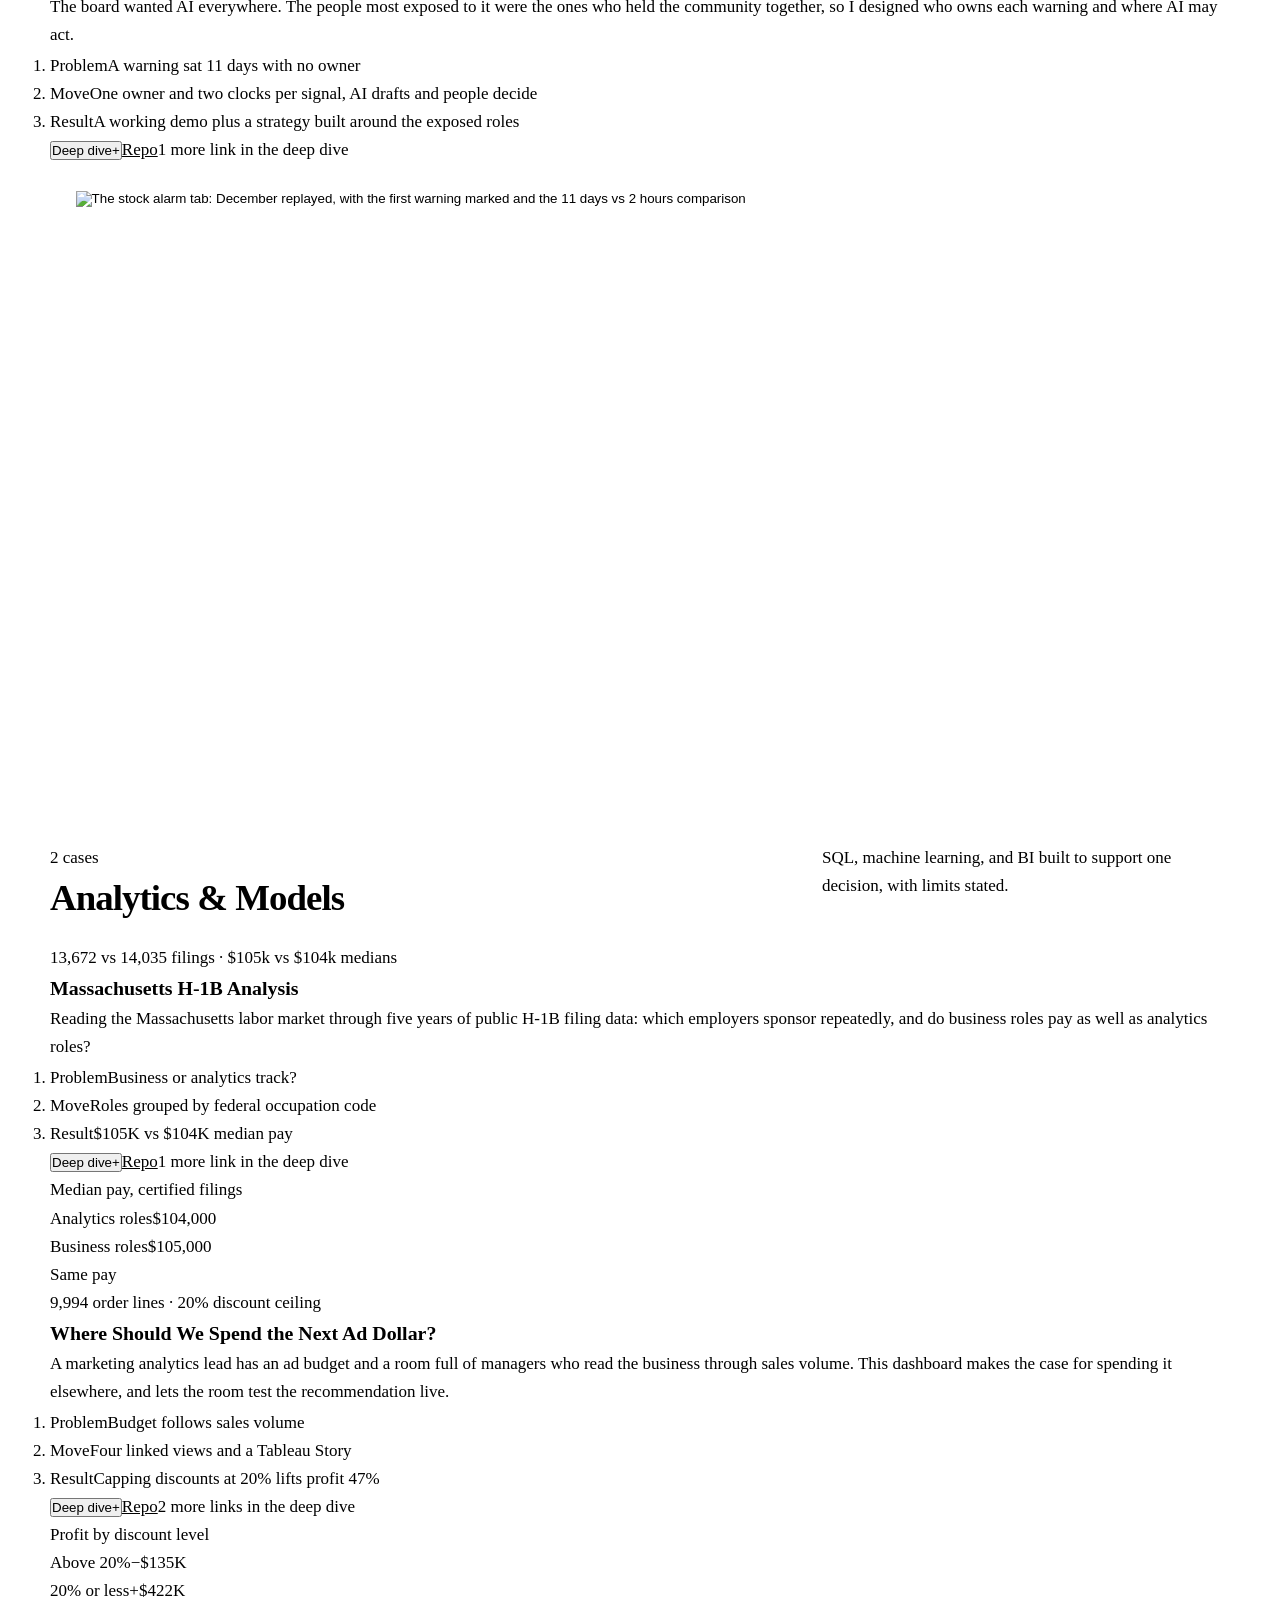
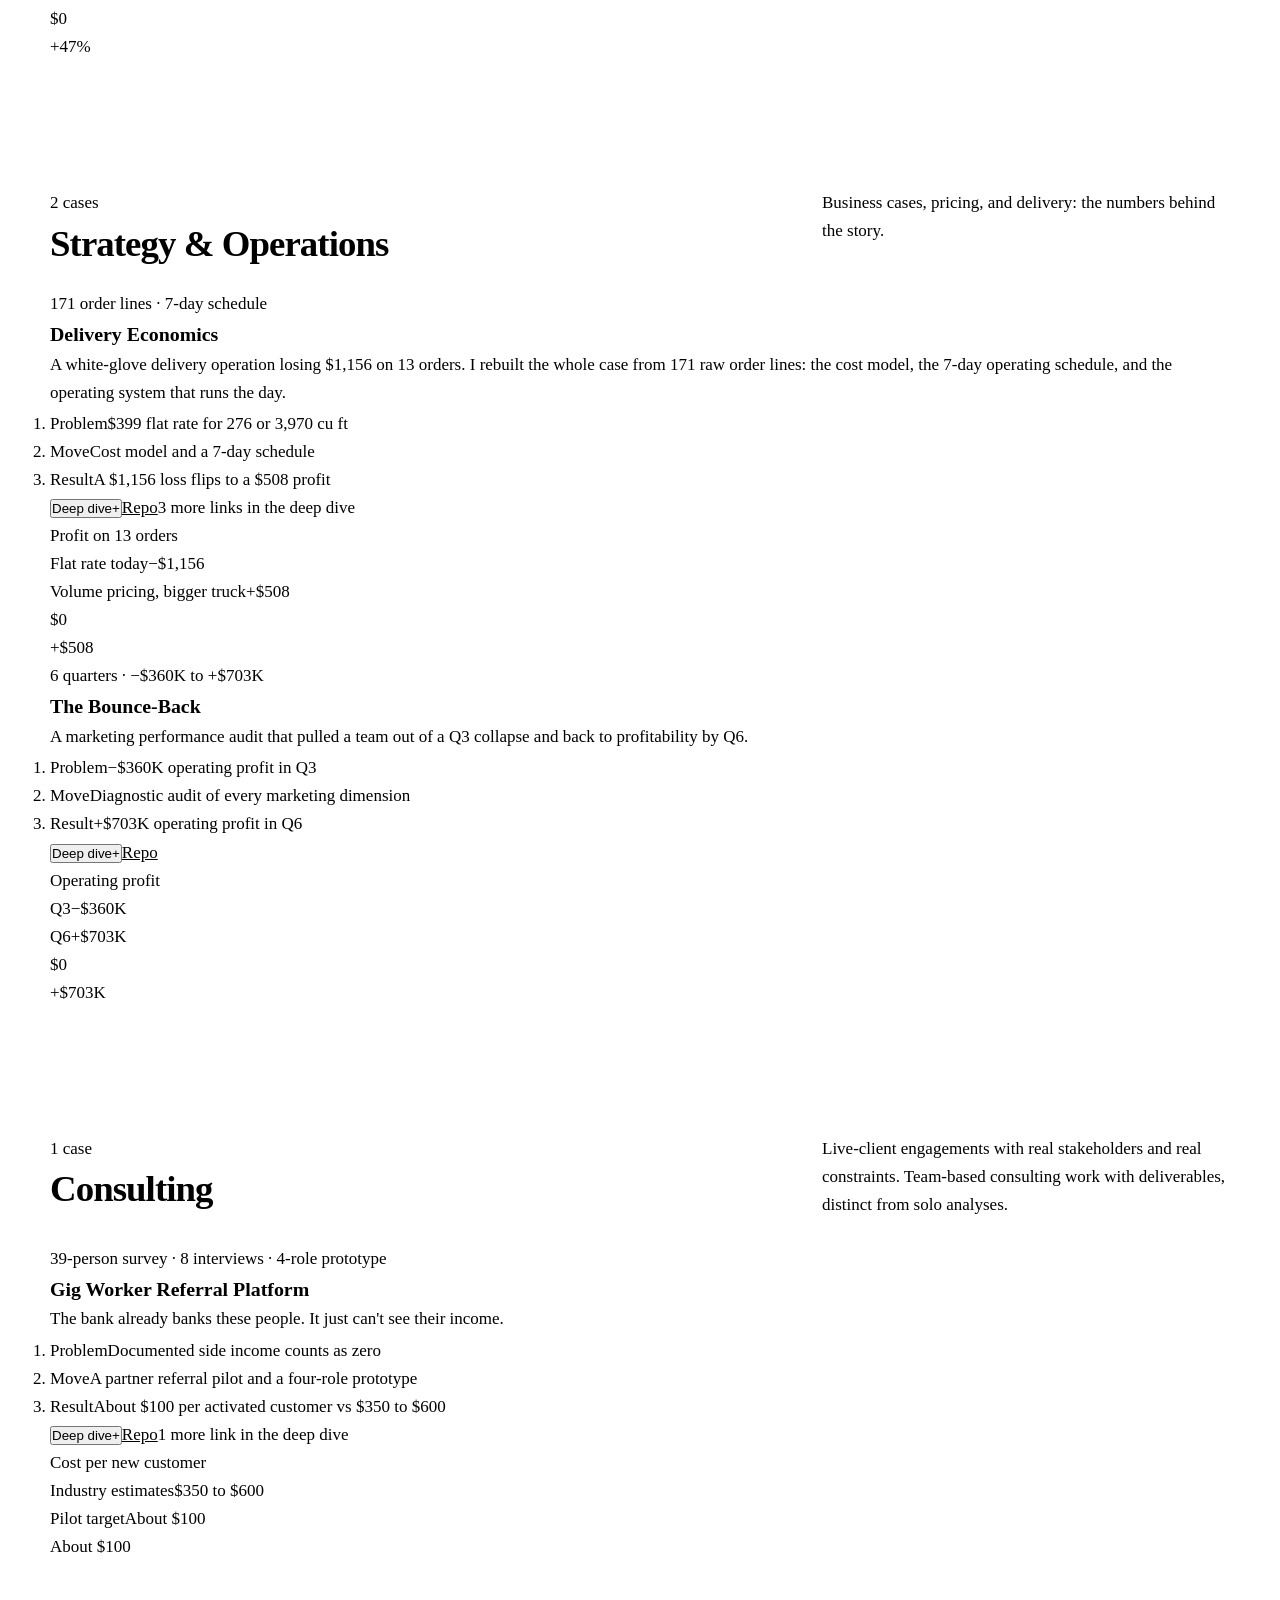
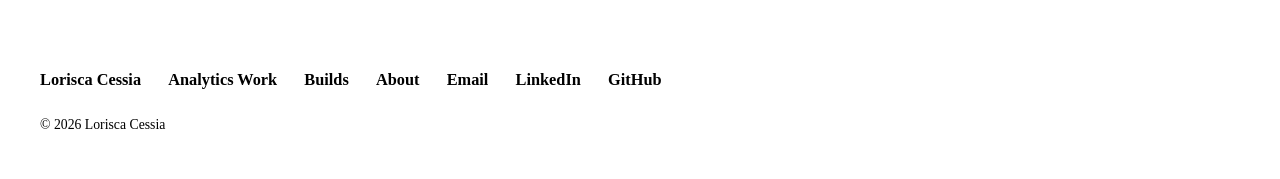
==== commit 3f58c981: "Card links: ring the card a #card-<id> link points to A link like /#card-delivery-economics-dashboar" ====
--- a/index.html
+++ b/index.html
@@ -12,7 +12,7 @@
 <link rel="stylesheet" href="styles.css?v=3">
 <link rel="stylesheet" href="https://lori-sca.github.io/theme.css">
 <link rel="stylesheet" href="https://lori-sca.github.io/shared.css?v=3">
-<link rel="stylesheet" href="rows.css?v=3">
+<link rel="stylesheet" href="rows.css?v=4">
 </head>
 <body data-page="work">
 
@@ -61,6 +61,6 @@
 <script src="site.js"></script>
 <script src="https://lori-sca.github.io/skeleton.js?v=3"></script>
 <script src="https://lori-sca.github.io/theme.js"></script>
-<script src="rows.js?v=3"></script>
+<script src="rows.js?v=4"></script>
 </body>
 </html>
--- a/rows.css
+++ b/rows.css
@@ -110,3 +110,8 @@
   .wk-dd i, .wk-dot { transition: none; }
 }
 .wk-rv.in:not(.open):hover { transform: translateY(-2px); }
+
+/* A card reached by a #card-<id> link (resume, Home) gets a short accent ring. Outline, so nothing shifts. */
+@keyframes card-linked { 0%, 70% { outline-color: var(--accent); } 100% { outline-color: transparent; } }
+.is-linked { outline: 2px solid var(--accent); outline-offset: 4px; animation: card-linked 2.4s ease-out forwards; }
+@media (prefers-reduced-motion: reduce) { .is-linked { animation: none; } }
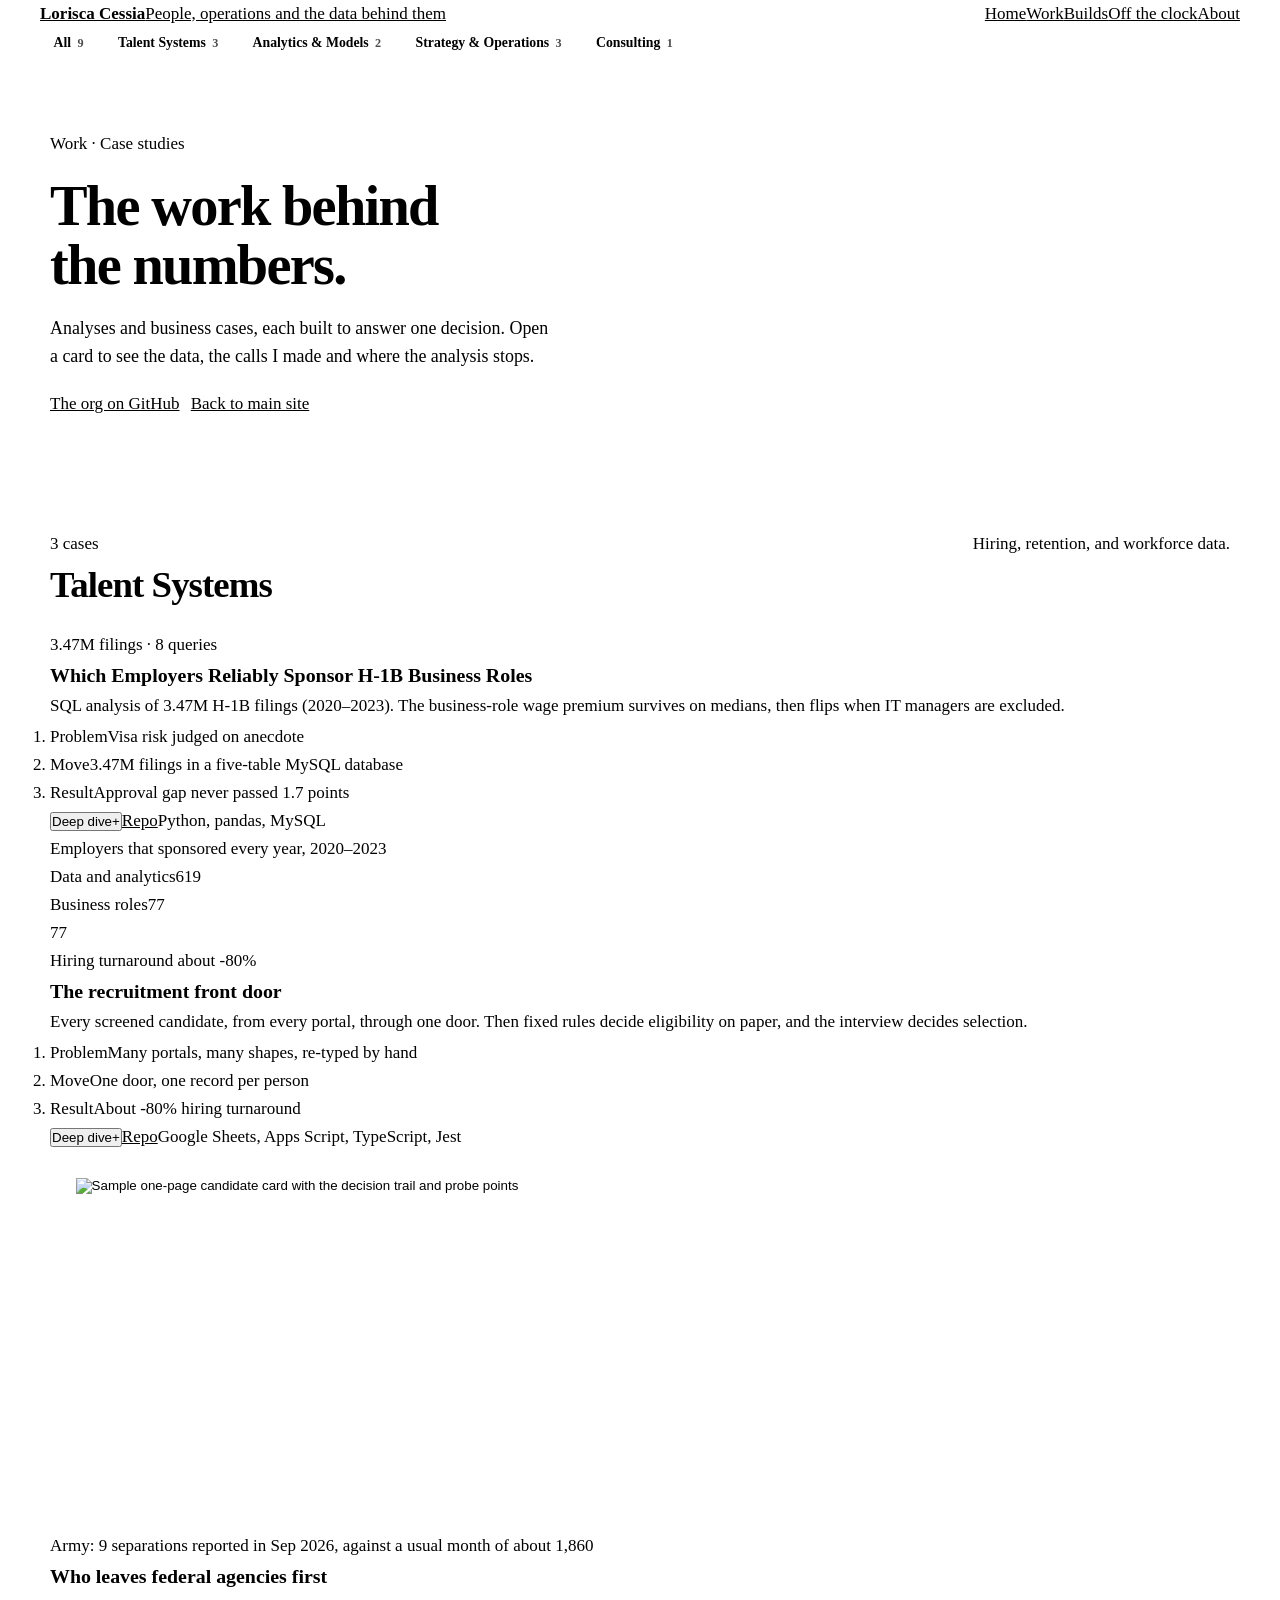
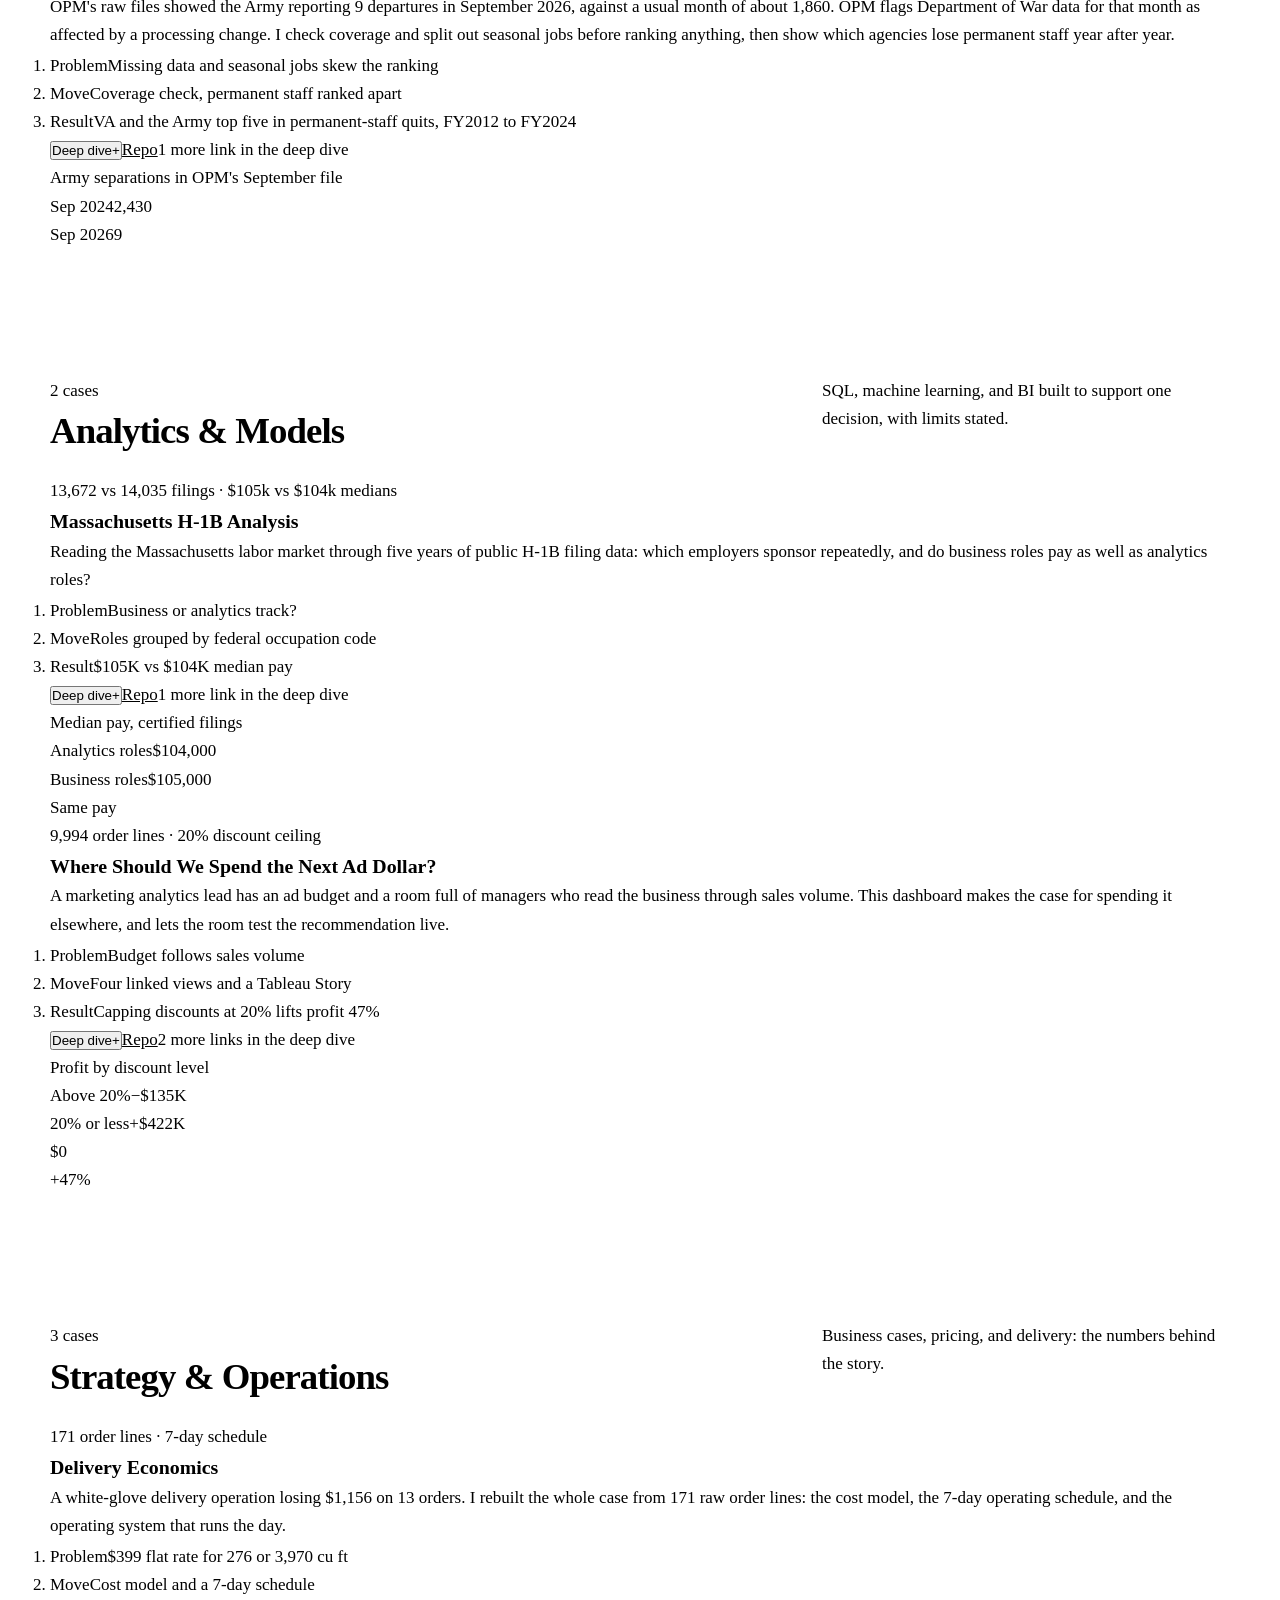
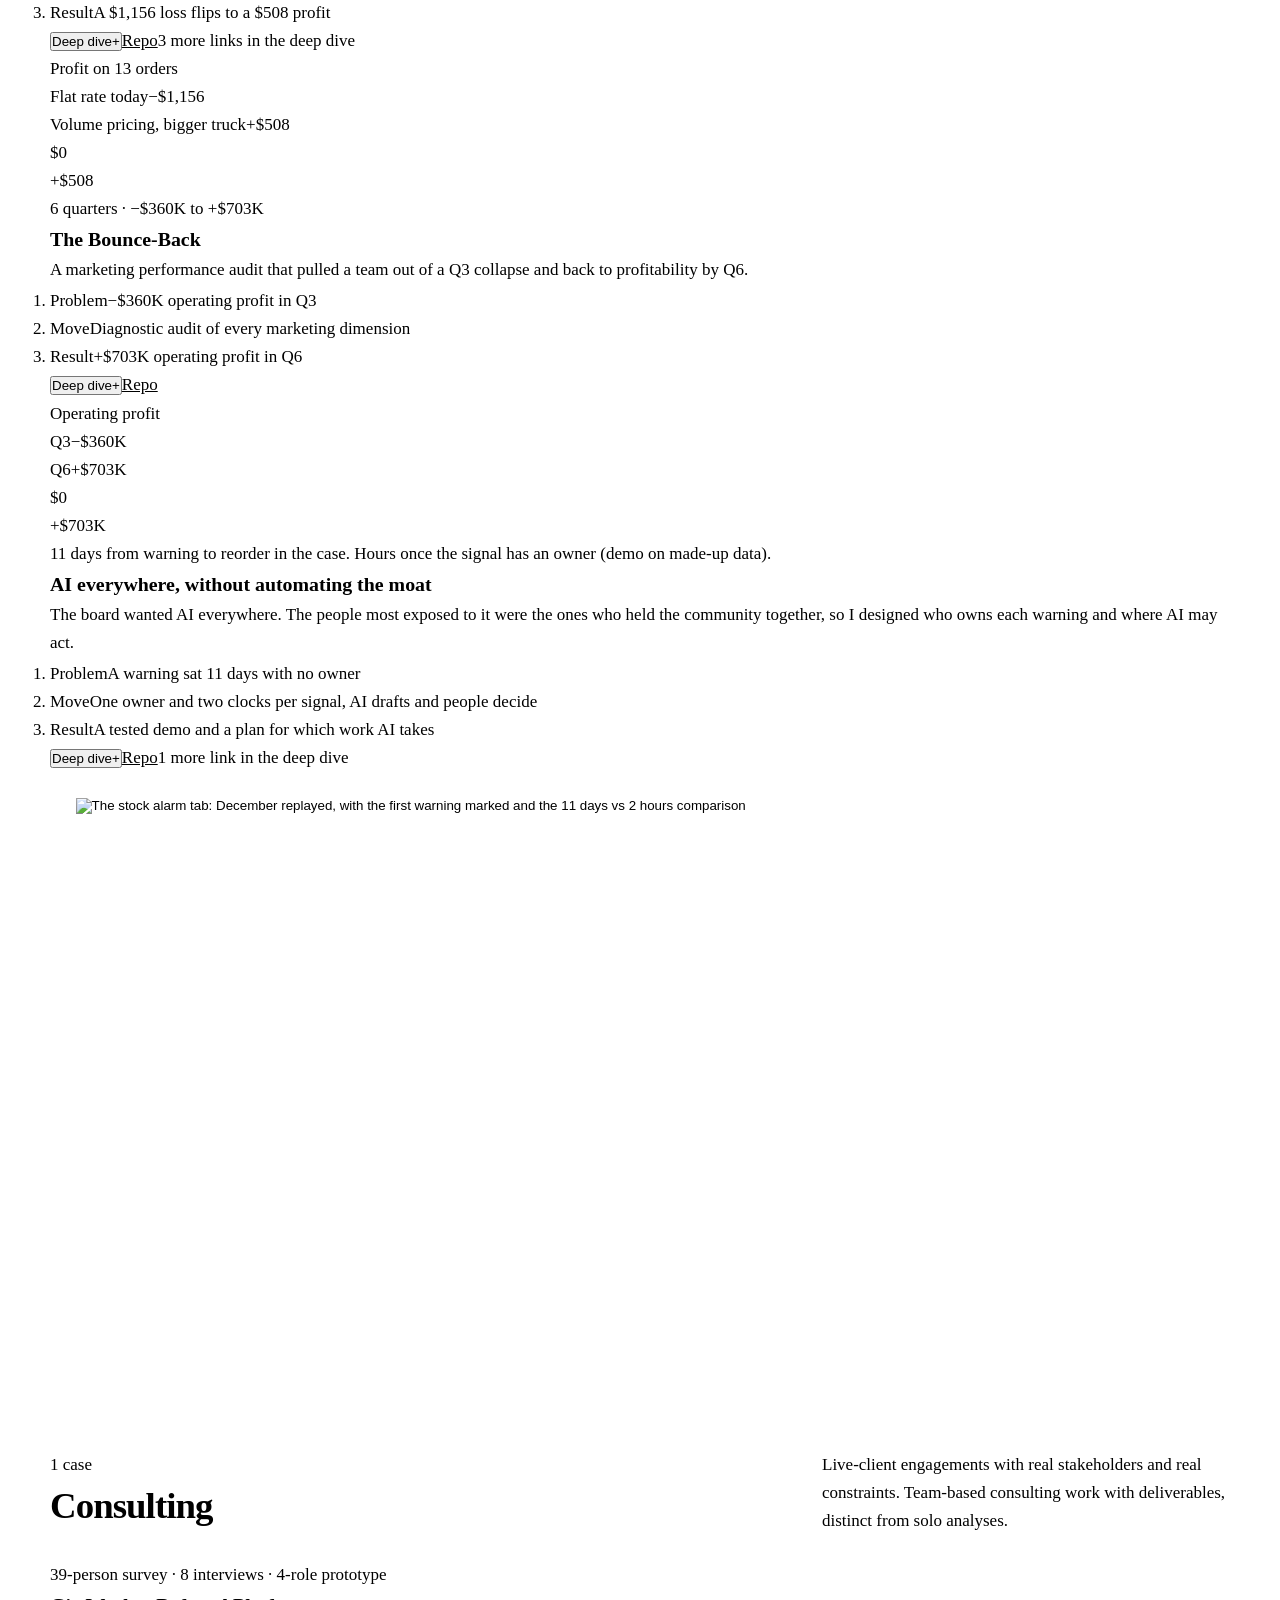
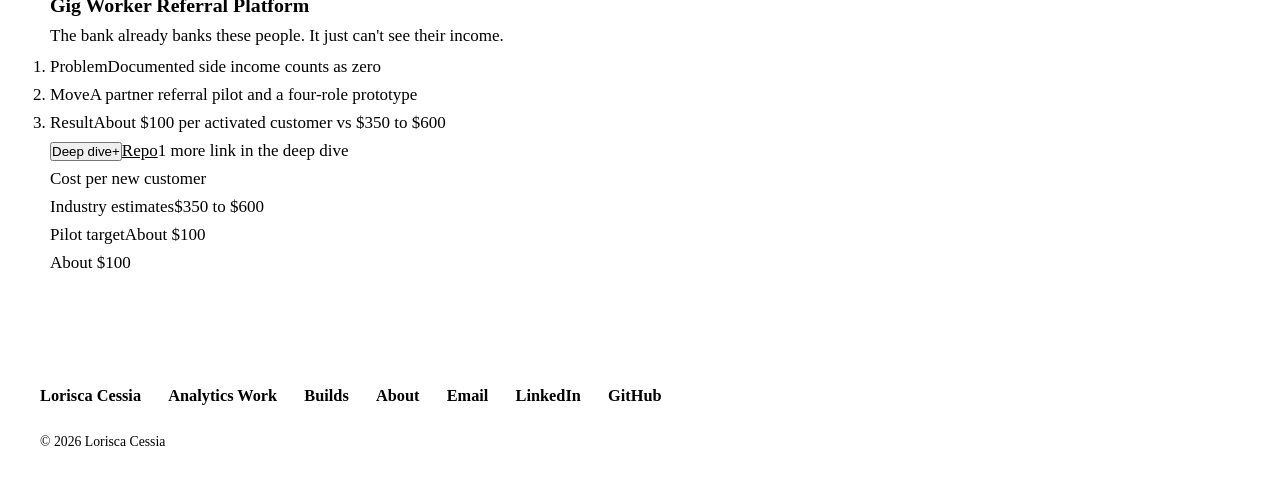
==== commit b8455214: "Cards: tinted page, solid ring on the open card, others fade back, no double picture" ====
--- a/index.html
+++ b/index.html
@@ -12,7 +12,7 @@
 <link rel="stylesheet" href="styles.css?v=3">
 <link rel="stylesheet" href="https://lori-sca.github.io/theme.css">
 <link rel="stylesheet" href="https://lori-sca.github.io/shared.css?v=3">
-<link rel="stylesheet" href="rows.css?v=4">
+<link rel="stylesheet" href="rows.css?v=5">
 </head>
 <body data-page="work">
 
@@ -61,6 +61,6 @@
 <script src="site.js"></script>
 <script src="https://lori-sca.github.io/skeleton.js?v=3"></script>
 <script src="https://lori-sca.github.io/theme.js"></script>
-<script src="rows.js?v=4"></script>
+<script src="rows.js?v=5"></script>
 </body>
 </html>
--- a/rows.css
+++ b/rows.css
@@ -115,3 +115,17 @@
 @keyframes card-linked { 0%, 70% { outline-color: var(--accent); } 100% { outline-color: transparent; } }
 .is-linked { outline: 2px solid var(--accent); outline-offset: 4px; animation: card-linked 2.4s ease-out forwards; }
 @media (prefers-reduced-motion: reduce) { .is-linked { animation: none; } }
+
+/* ---------- card focus (Nov 11) ----------
+   Cards sit on a tinted page so they stand out at rest. The open card gets a solid accent ring,
+   the others fade back, and the top picture hides when the walk-through below already shows it. */
+:root { --card-page: var(--surface); --card-bg: var(--bg); --card-walk: var(--bg); --card-lift: 0 24px 50px -24px rgba(30,45,66,.45); }
+[data-theme="dark"] { --card-page: var(--bg); --card-bg: var(--surface); --card-walk: var(--surface-2); --card-lift: 0 24px 50px -20px rgba(0,0,0,.7); }
+.wk-lane { background: var(--card-page); }
+.wk-card { background: var(--card-bg); box-shadow: var(--shadow); }
+.wk-card.open { border-color: var(--accent); box-shadow: 0 0 0 1px var(--accent), var(--card-lift); }
+.wk-card.open .wk-walk { background: var(--card-walk); }
+.wk-card.open:has(> .wk-walk:not(.no-fig)) { grid-template-columns: minmax(0, 1fr); }
+.wk-card.open:has(> .wk-walk:not(.no-fig)) > .wc-visual { display: none; }
+.wk-has-open .wk-rv.in:not(.open) { opacity: .42; }
+.wk-has-open .wk-rv.in:not(.open):hover, .wk-has-open .wk-rv.in:not(.open):focus-within { opacity: 1; }
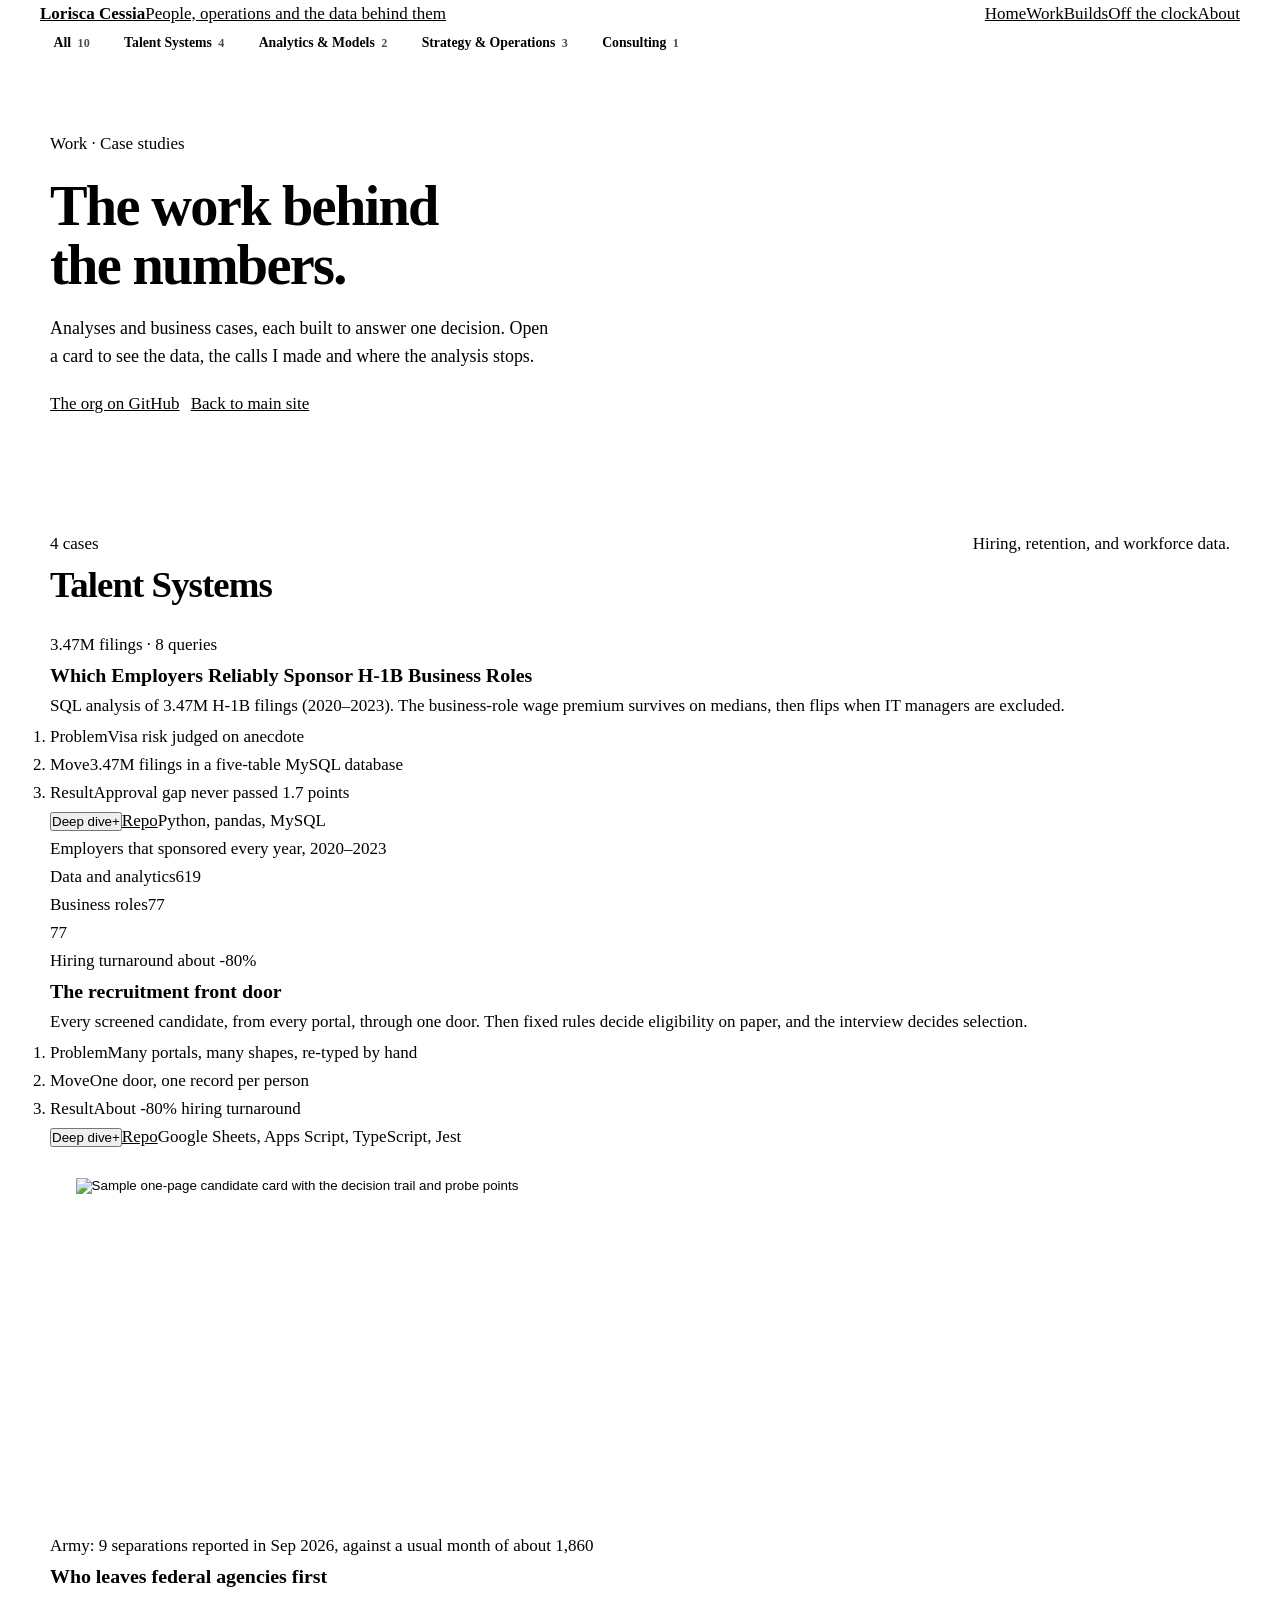
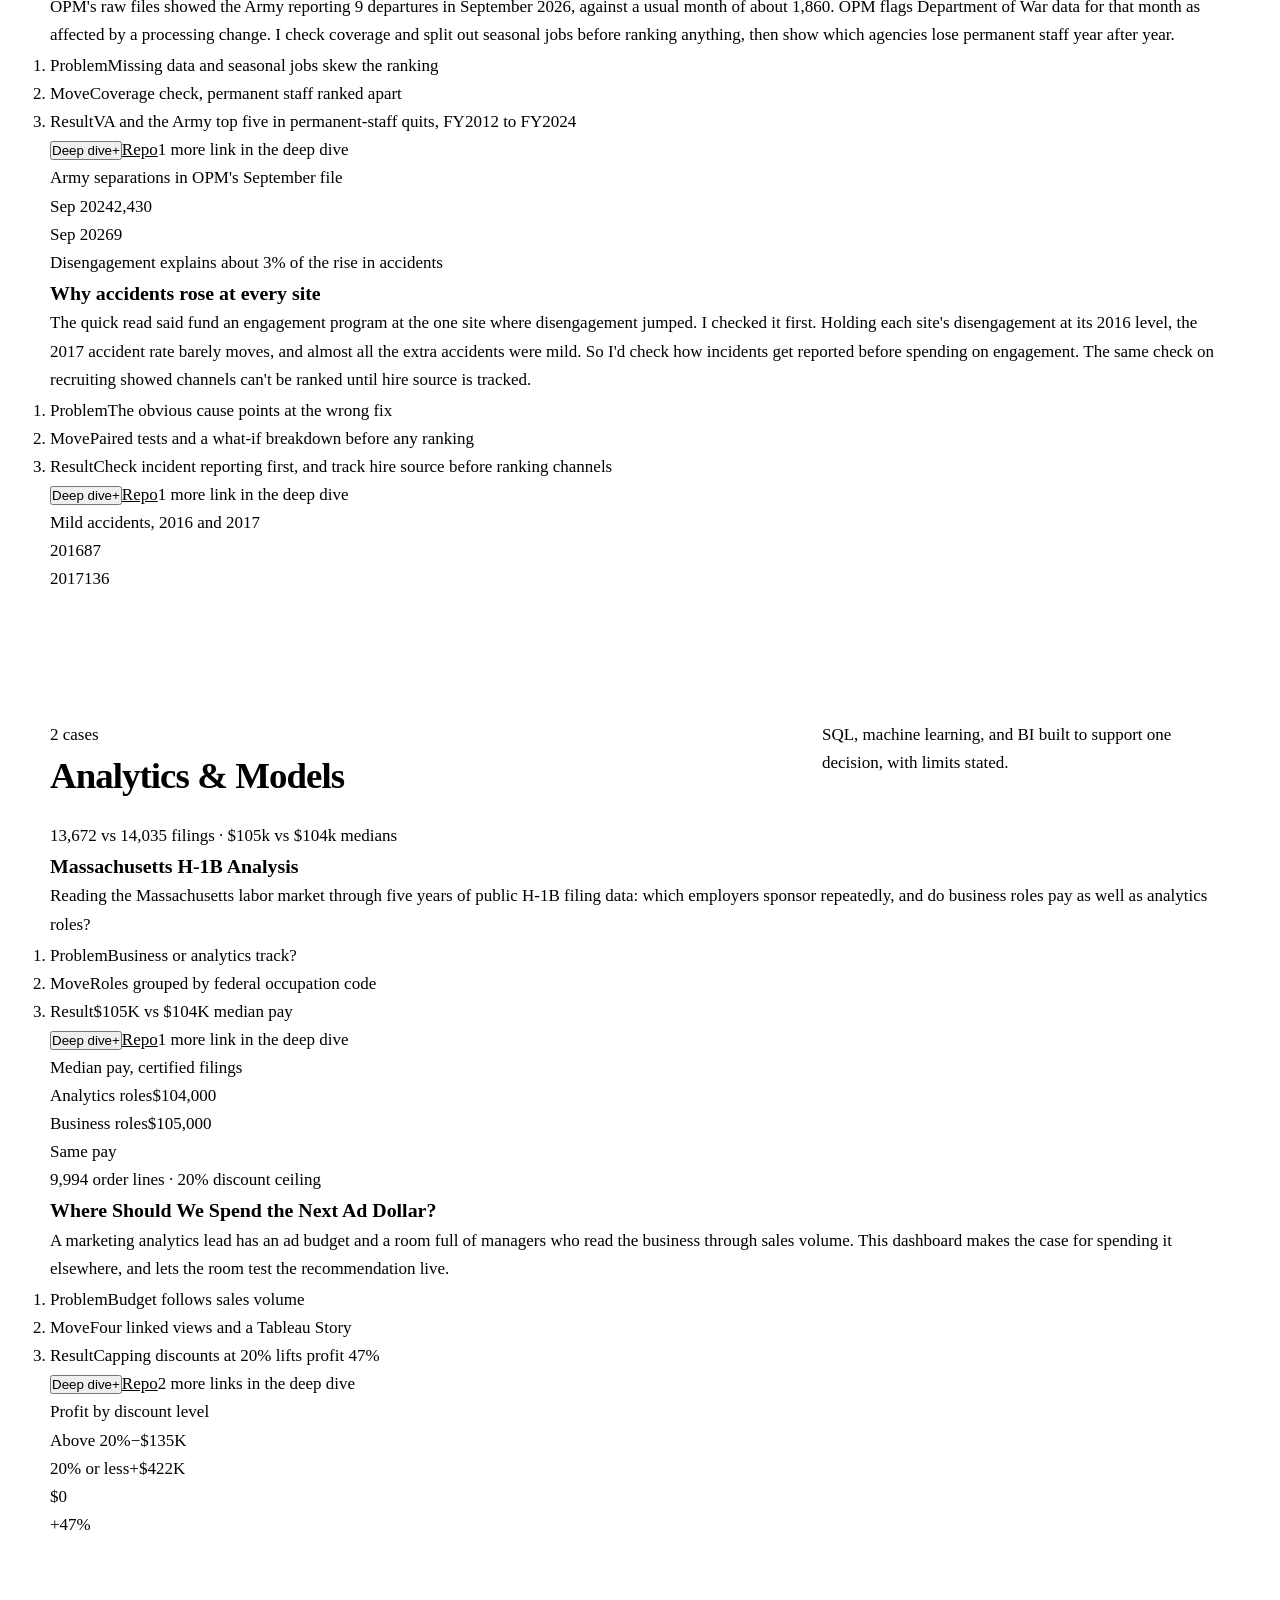
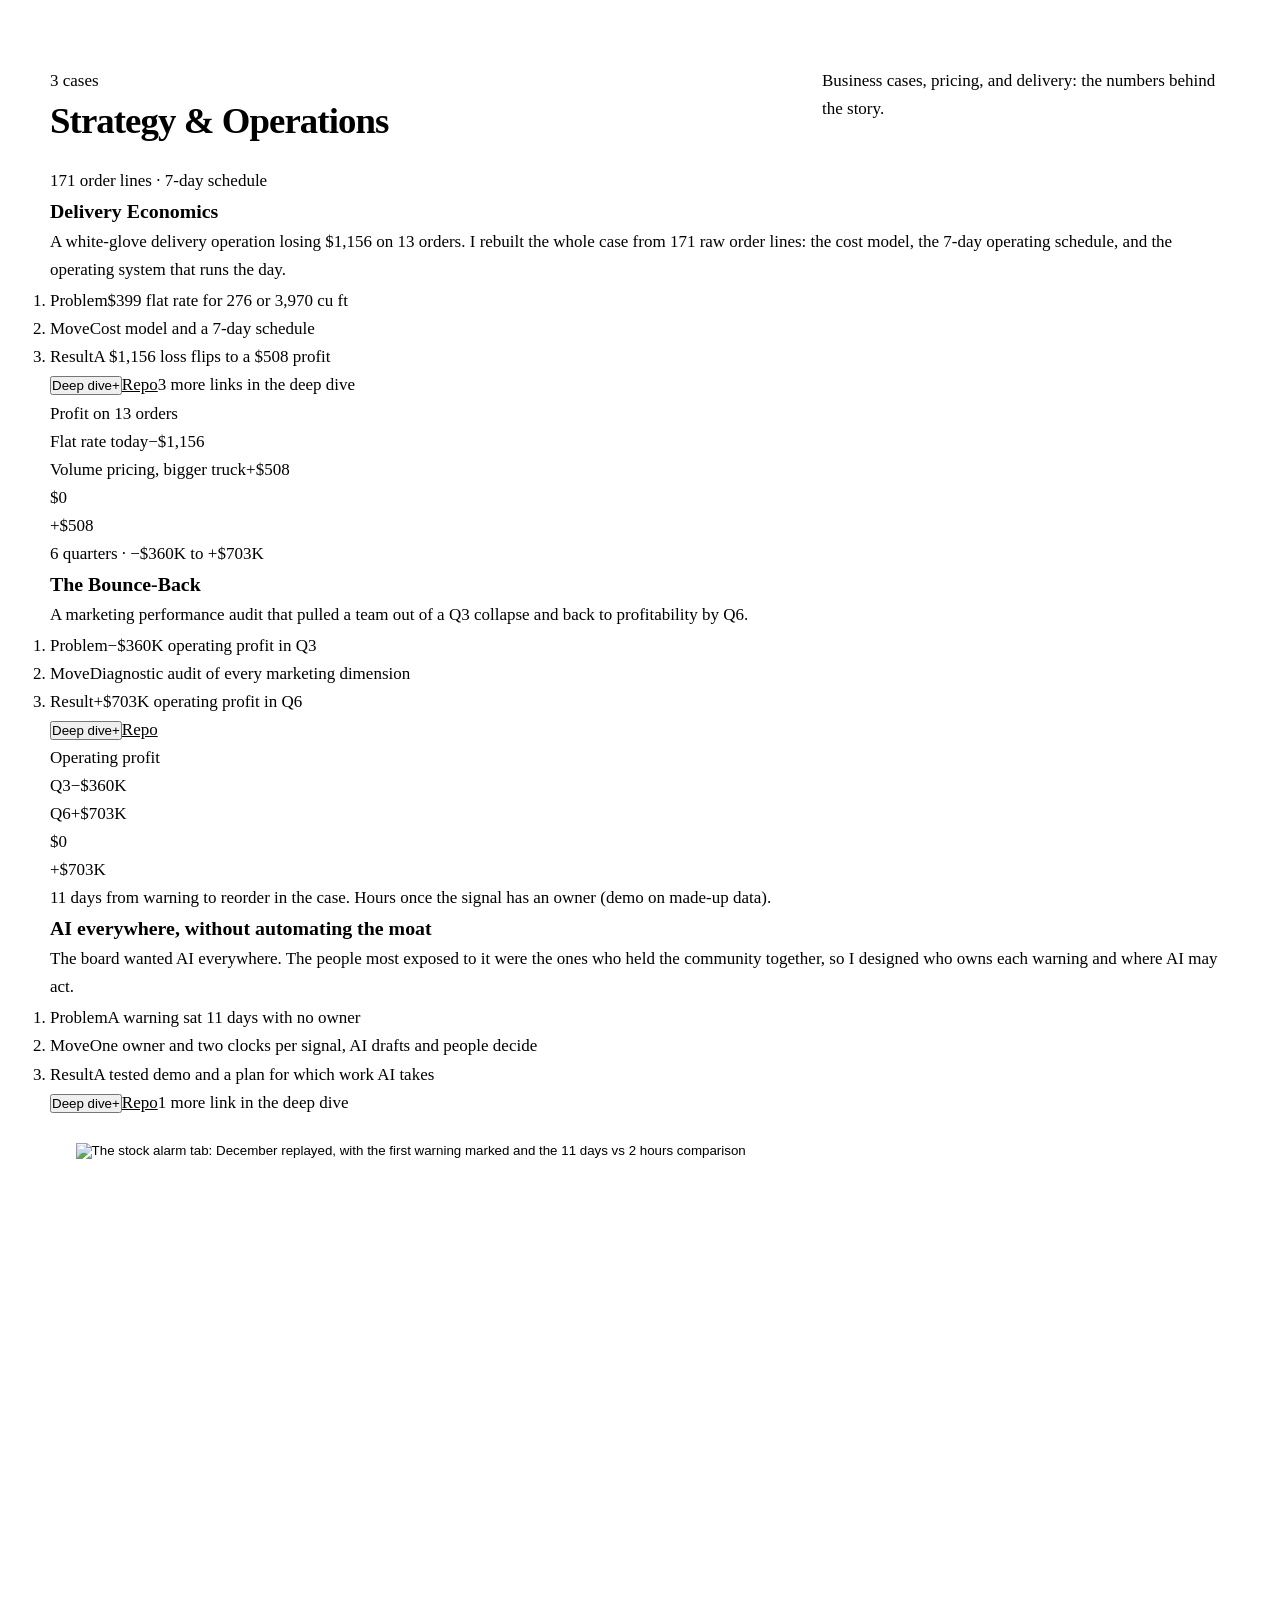
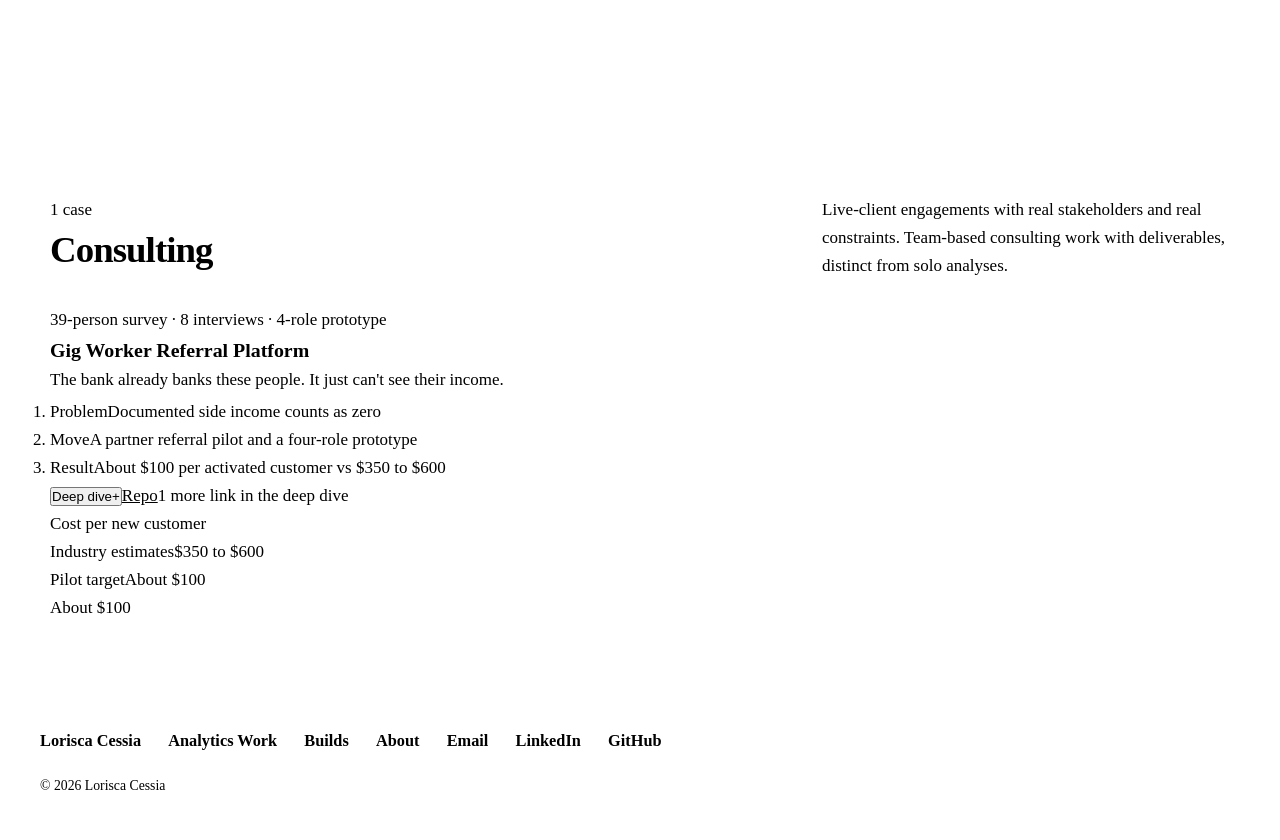
==== commit 07b4010c: "Cards: optional front flag puts a link beside Repo on the card face" ====
--- a/index.html
+++ b/index.html
@@ -61,6 +61,6 @@
 <script src="site.js"></script>
 <script src="https://lori-sca.github.io/skeleton.js?v=3"></script>
 <script src="https://lori-sca.github.io/theme.js"></script>
-<script src="rows.js?v=5"></script>
+<script src="rows.js?v=6"></script>
 </body>
 </html>
